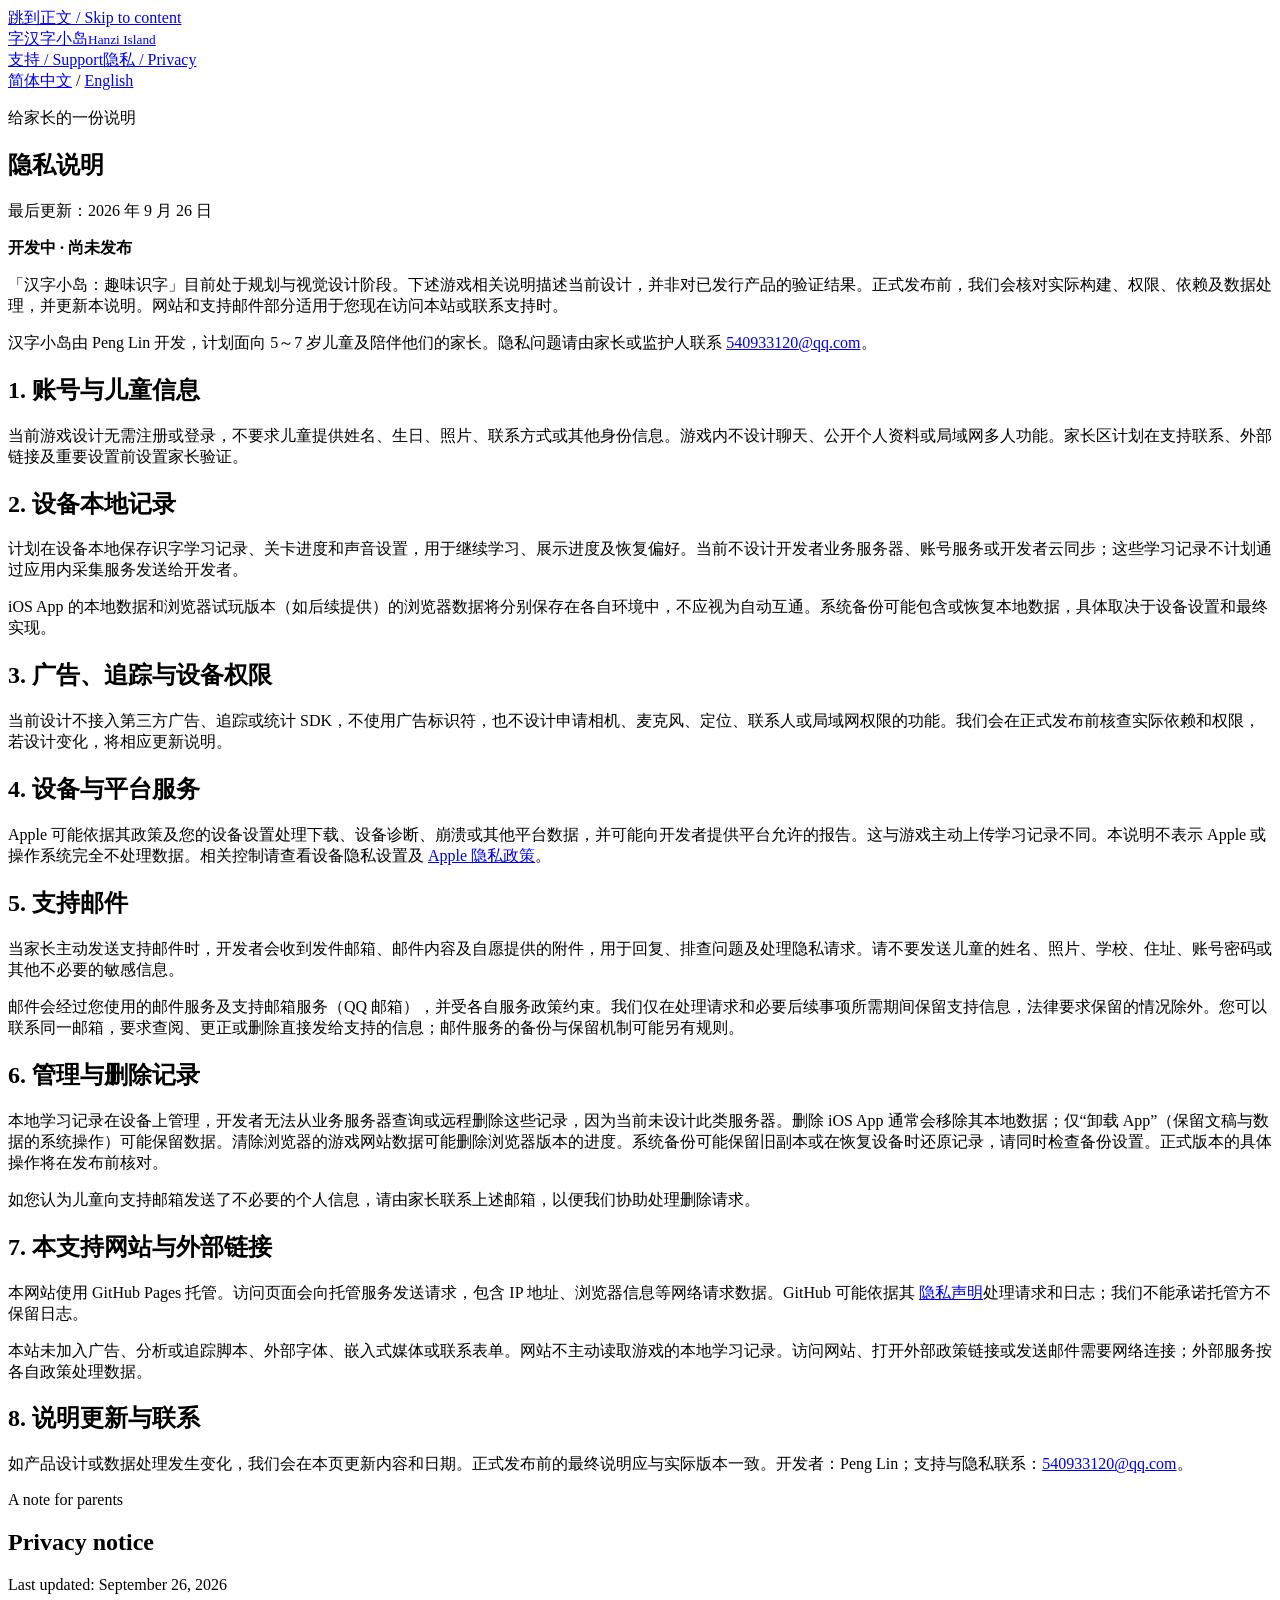
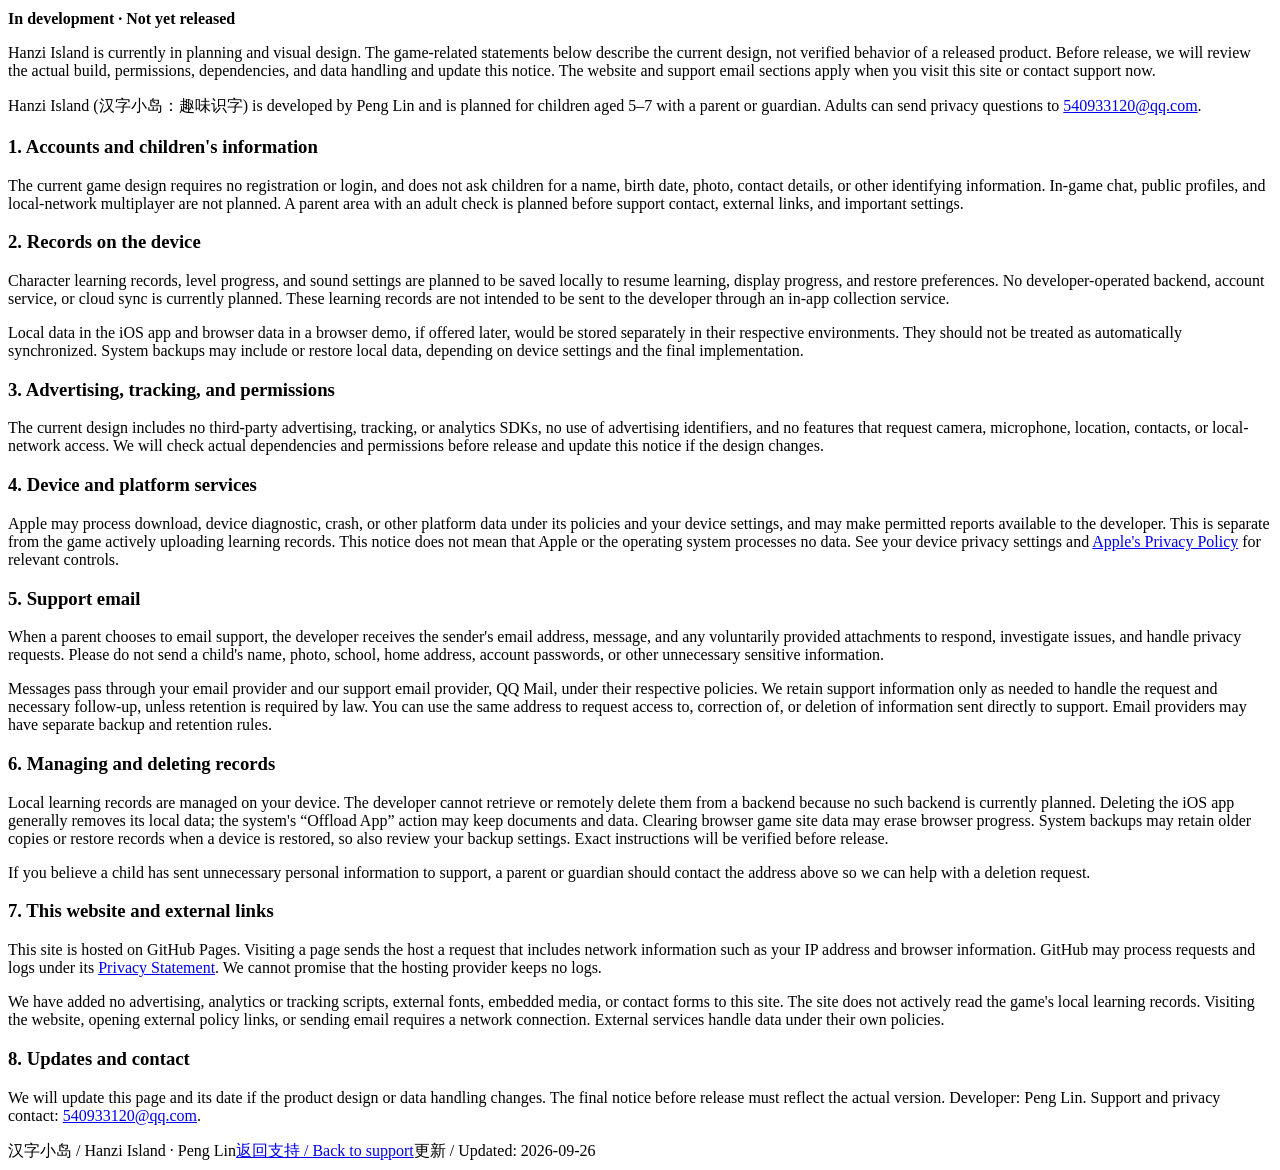
==== privacy.html @ 5efe16c5 "Add bilingual development-stage privacy notice" ====
<!doctype html>
<html lang="zh-CN">
<head>
  <meta charset="utf-8">
  <meta name="viewport" content="width=device-width, initial-scale=1">
  <meta name="description" content="汉字小岛开发阶段隐私说明：本地学习记录、家长支持邮件、设备平台服务与 GitHub Pages 托管。">
  <title>汉字小岛：趣味识字 · 隐私说明 / Hanzi Island Privacy</title>
  <link rel="stylesheet" href="style.css">
</head>
<body>
  <a class="skip-link" href="#main">跳到正文 / Skip to content</a>
  <header class="site-header">
    <a class="brand" href="index.html"><span class="brand-mark" aria-hidden="true">字</span><span>汉字小岛<small lang="en">Hanzi Island</small></span></a>
    <nav aria-label="主导航 / Main navigation"><a href="index.html">支持 / Support</a><a href="privacy.html" aria-current="page">隐私 / Privacy</a></nav>
  </header>
  <main id="main" class="policy">
    <div class="language-nav" aria-label="语言 / Language"><a href="#zh" lang="zh-CN">简体中文</a><span aria-hidden="true"> / </span><a href="#en" lang="en">English</a></div>
    <article id="zh" lang="zh-CN" aria-labelledby="zh-title">
      <p class="eyebrow">给家长的一份说明</p>
      <h1 id="zh-title">隐私说明</h1>
      <p class="muted">最后更新：2026 年 9 月 26 日</p>
      <div class="notice"><strong>开发中 · 尚未发布</strong><p>「汉字小岛：趣味识字」目前处于规划与视觉设计阶段。下述游戏相关说明描述当前设计，并非对已发行产品的验证结果。正式发布前，我们会核对实际构建、权限、依赖及数据处理，并更新本说明。网站和支持邮件部分适用于您现在访问本站或联系支持时。</p></div>
      <p class="lead">汉字小岛由 Peng Lin 开发，计划面向 5～7 岁儿童及陪伴他们的家长。隐私问题请由家长或监护人联系 <a href="mailto:540933120@qq.com">540933120@qq.com</a>。</p>
      <h2>1. 账号与儿童信息</h2>
      <p>当前游戏设计无需注册或登录，不要求儿童提供姓名、生日、照片、联系方式或其他身份信息。游戏内不设计聊天、公开个人资料或局域网多人功能。家长区计划在支持联系、外部链接及重要设置前设置家长验证。</p>
      <h2>2. 设备本地记录</h2>
      <p>计划在设备本地保存识字学习记录、关卡进度和声音设置，用于继续学习、展示进度及恢复偏好。当前不设计开发者业务服务器、账号服务或开发者云同步；这些学习记录不计划通过应用内采集服务发送给开发者。</p>
      <p>iOS App 的本地数据和浏览器试玩版本（如后续提供）的浏览器数据将分别保存在各自环境中，不应视为自动互通。系统备份可能包含或恢复本地数据，具体取决于设备设置和最终实现。</p>
      <h2>3. 广告、追踪与设备权限</h2>
      <p>当前设计不接入第三方广告、追踪或统计 SDK，不使用广告标识符，也不设计申请相机、麦克风、定位、联系人或局域网权限的功能。我们会在正式发布前核查实际依赖和权限，若设计变化，将相应更新说明。</p>
      <h2>4. 设备与平台服务</h2>
      <p>Apple 可能依据其政策及您的设备设置处理下载、设备诊断、崩溃或其他平台数据，并可能向开发者提供平台允许的报告。这与游戏主动上传学习记录不同。本说明不表示 Apple 或操作系统完全不处理数据。相关控制请查看设备隐私设置及 <a href="https://www.apple.com/legal/privacy/">Apple 隐私政策</a>。</p>
      <h2>5. 支持邮件</h2>
      <p>当家长主动发送支持邮件时，开发者会收到发件邮箱、邮件内容及自愿提供的附件，用于回复、排查问题及处理隐私请求。请不要发送儿童的姓名、照片、学校、住址、账号密码或其他不必要的敏感信息。</p>
      <p>邮件会经过您使用的邮件服务及支持邮箱服务（QQ 邮箱），并受各自服务政策约束。我们仅在处理请求和必要后续事项所需期间保留支持信息，法律要求保留的情况除外。您可以联系同一邮箱，要求查阅、更正或删除直接发给支持的信息；邮件服务的备份与保留机制可能另有规则。</p>
      <h2>6. 管理与删除记录</h2>
      <p>本地学习记录在设备上管理，开发者无法从业务服务器查询或远程删除这些记录，因为当前未设计此类服务器。删除 iOS App 通常会移除其本地数据；仅“卸载 App”（保留文稿与数据的系统操作）可能保留数据。清除浏览器的游戏网站数据可能删除浏览器版本的进度。系统备份可能保留旧副本或在恢复设备时还原记录，请同时检查备份设置。正式版本的具体操作将在发布前核对。</p>
      <p>如您认为儿童向支持邮箱发送了不必要的个人信息，请由家长联系上述邮箱，以便我们协助处理删除请求。</p>
      <h2>7. 本支持网站与外部链接</h2>
      <p>本网站使用 GitHub Pages 托管。访问页面会向托管服务发送请求，包含 IP 地址、浏览器信息等网络请求数据。GitHub 可能依据其 <a href="https://docs.github.com/en/site-policy/privacy-policies/github-general-privacy-statement">隐私声明</a>处理请求和日志；我们不能承诺托管方不保留日志。</p>
      <p>本站未加入广告、分析或追踪脚本、外部字体、嵌入式媒体或联系表单。网站不主动读取游戏的本地学习记录。访问网站、打开外部政策链接或发送邮件需要网络连接；外部服务按各自政策处理数据。</p>
      <h2>8. 说明更新与联系</h2>
      <p>如产品设计或数据处理发生变化，我们会在本页更新内容和日期。正式发布前的最终说明应与实际版本一致。开发者：Peng Lin；支持与隐私联系：<a href="mailto:540933120@qq.com">540933120@qq.com</a>。</p>
    </article>
    <article id="en" class="english-section" lang="en" aria-labelledby="en-title">
      <p class="eyebrow">A note for parents</p>
      <h2 id="en-title" class="section-title">Privacy notice</h2>
      <p class="muted">Last updated: September 26, 2026</p>
      <div class="notice"><strong>In development · Not yet released</strong><p>Hanzi Island is currently in planning and visual design. The game-related statements below describe the current design, not verified behavior of a released product. Before release, we will review the actual build, permissions, dependencies, and data handling and update this notice. The website and support email sections apply when you visit this site or contact support now.</p></div>
      <p class="lead">Hanzi Island (汉字小岛：趣味识字) is developed by Peng Lin and is planned for children aged 5–7 with a parent or guardian. Adults can send privacy questions to <a href="mailto:540933120@qq.com">540933120@qq.com</a>.</p>
      <h3>1. Accounts and children's information</h3>
      <p>The current game design requires no registration or login, and does not ask children for a name, birth date, photo, contact details, or other identifying information. In-game chat, public profiles, and local-network multiplayer are not planned. A parent area with an adult check is planned before support contact, external links, and important settings.</p>
      <h3>2. Records on the device</h3>
      <p>Character learning records, level progress, and sound settings are planned to be saved locally to resume learning, display progress, and restore preferences. No developer-operated backend, account service, or cloud sync is currently planned. These learning records are not intended to be sent to the developer through an in-app collection service.</p>
      <p>Local data in the iOS app and browser data in a browser demo, if offered later, would be stored separately in their respective environments. They should not be treated as automatically synchronized. System backups may include or restore local data, depending on device settings and the final implementation.</p>
      <h3>3. Advertising, tracking, and permissions</h3>
      <p>The current design includes no third-party advertising, tracking, or analytics SDKs, no use of advertising identifiers, and no features that request camera, microphone, location, contacts, or local-network access. We will check actual dependencies and permissions before release and update this notice if the design changes.</p>
      <h3>4. Device and platform services</h3>
      <p>Apple may process download, device diagnostic, crash, or other platform data under its policies and your device settings, and may make permitted reports available to the developer. This is separate from the game actively uploading learning records. This notice does not mean that Apple or the operating system processes no data. See your device privacy settings and <a href="https://www.apple.com/legal/privacy/">Apple's Privacy Policy</a> for relevant controls.</p>
      <h3>5. Support email</h3>
      <p>When a parent chooses to email support, the developer receives the sender's email address, message, and any voluntarily provided attachments to respond, investigate issues, and handle privacy requests. Please do not send a child's name, photo, school, home address, account passwords, or other unnecessary sensitive information.</p>
      <p>Messages pass through your email provider and our support email provider, QQ Mail, under their respective policies. We retain support information only as needed to handle the request and necessary follow-up, unless retention is required by law. You can use the same address to request access to, correction of, or deletion of information sent directly to support. Email providers may have separate backup and retention rules.</p>
      <h3>6. Managing and deleting records</h3>
      <p>Local learning records are managed on your device. The developer cannot retrieve or remotely delete them from a backend because no such backend is currently planned. Deleting the iOS app generally removes its local data; the system's “Offload App” action may keep documents and data. Clearing browser game site data may erase browser progress. System backups may retain older copies or restore records when a device is restored, so also review your backup settings. Exact instructions will be verified before release.</p>
      <p>If you believe a child has sent unnecessary personal information to support, a parent or guardian should contact the address above so we can help with a deletion request.</p>
      <h3>7. This website and external links</h3>
      <p>This site is hosted on GitHub Pages. Visiting a page sends the host a request that includes network information such as your IP address and browser information. GitHub may process requests and logs under its <a href="https://docs.github.com/en/site-policy/privacy-policies/github-general-privacy-statement">Privacy Statement</a>. We cannot promise that the hosting provider keeps no logs.</p>
      <p>We have added no advertising, analytics or tracking scripts, external fonts, embedded media, or contact forms to this site. The site does not actively read the game's local learning records. Visiting the website, opening external policy links, or sending email requires a network connection. External services handle data under their own policies.</p>
      <h3>8. Updates and contact</h3>
      <p>We will update this page and its date if the product design or data handling changes. The final notice before release must reflect the actual version. Developer: Peng Lin. Support and privacy contact: <a href="mailto:540933120@qq.com">540933120@qq.com</a>.</p>
    </article>
  </main>
  <footer><span>汉字小岛 / Hanzi Island · Peng Lin</span><a href="index.html">返回支持 / Back to support</a><span>更新 / Updated: 2026-09-26</span></footer>
</body>
</html>
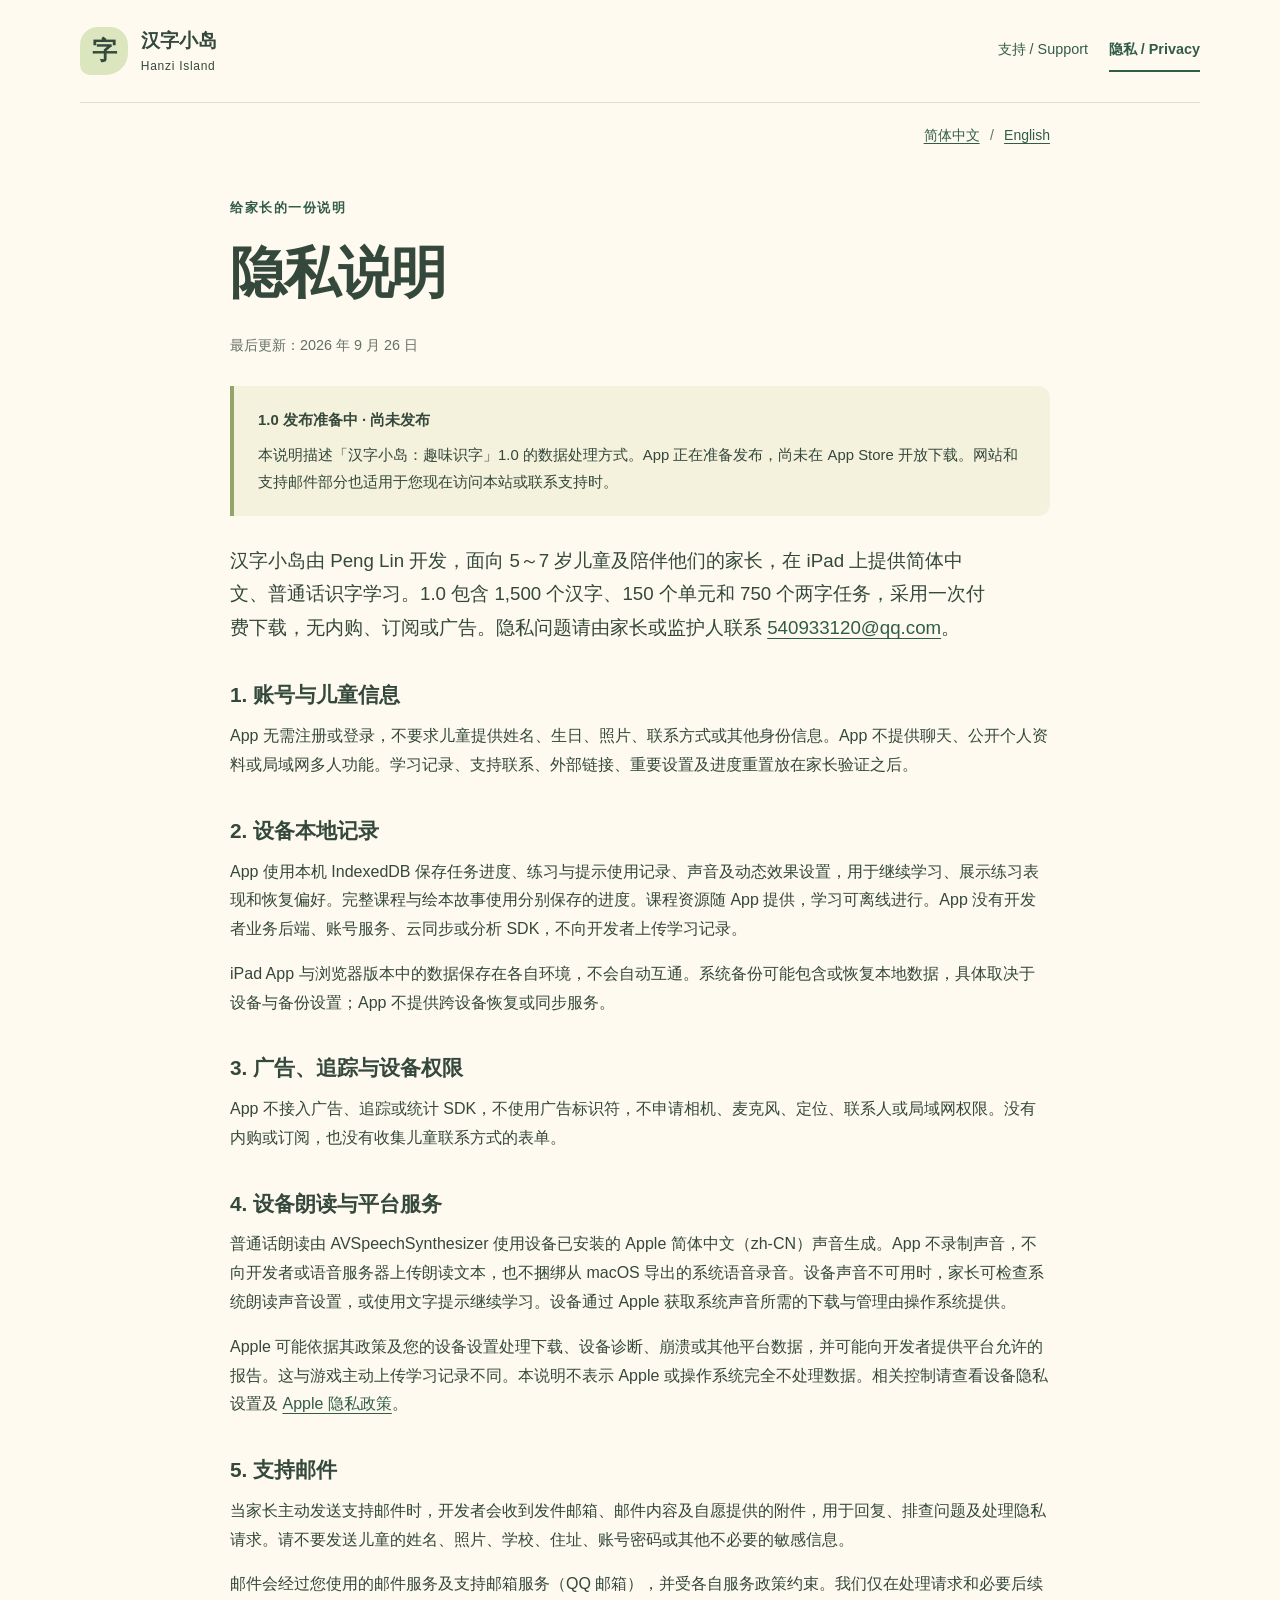
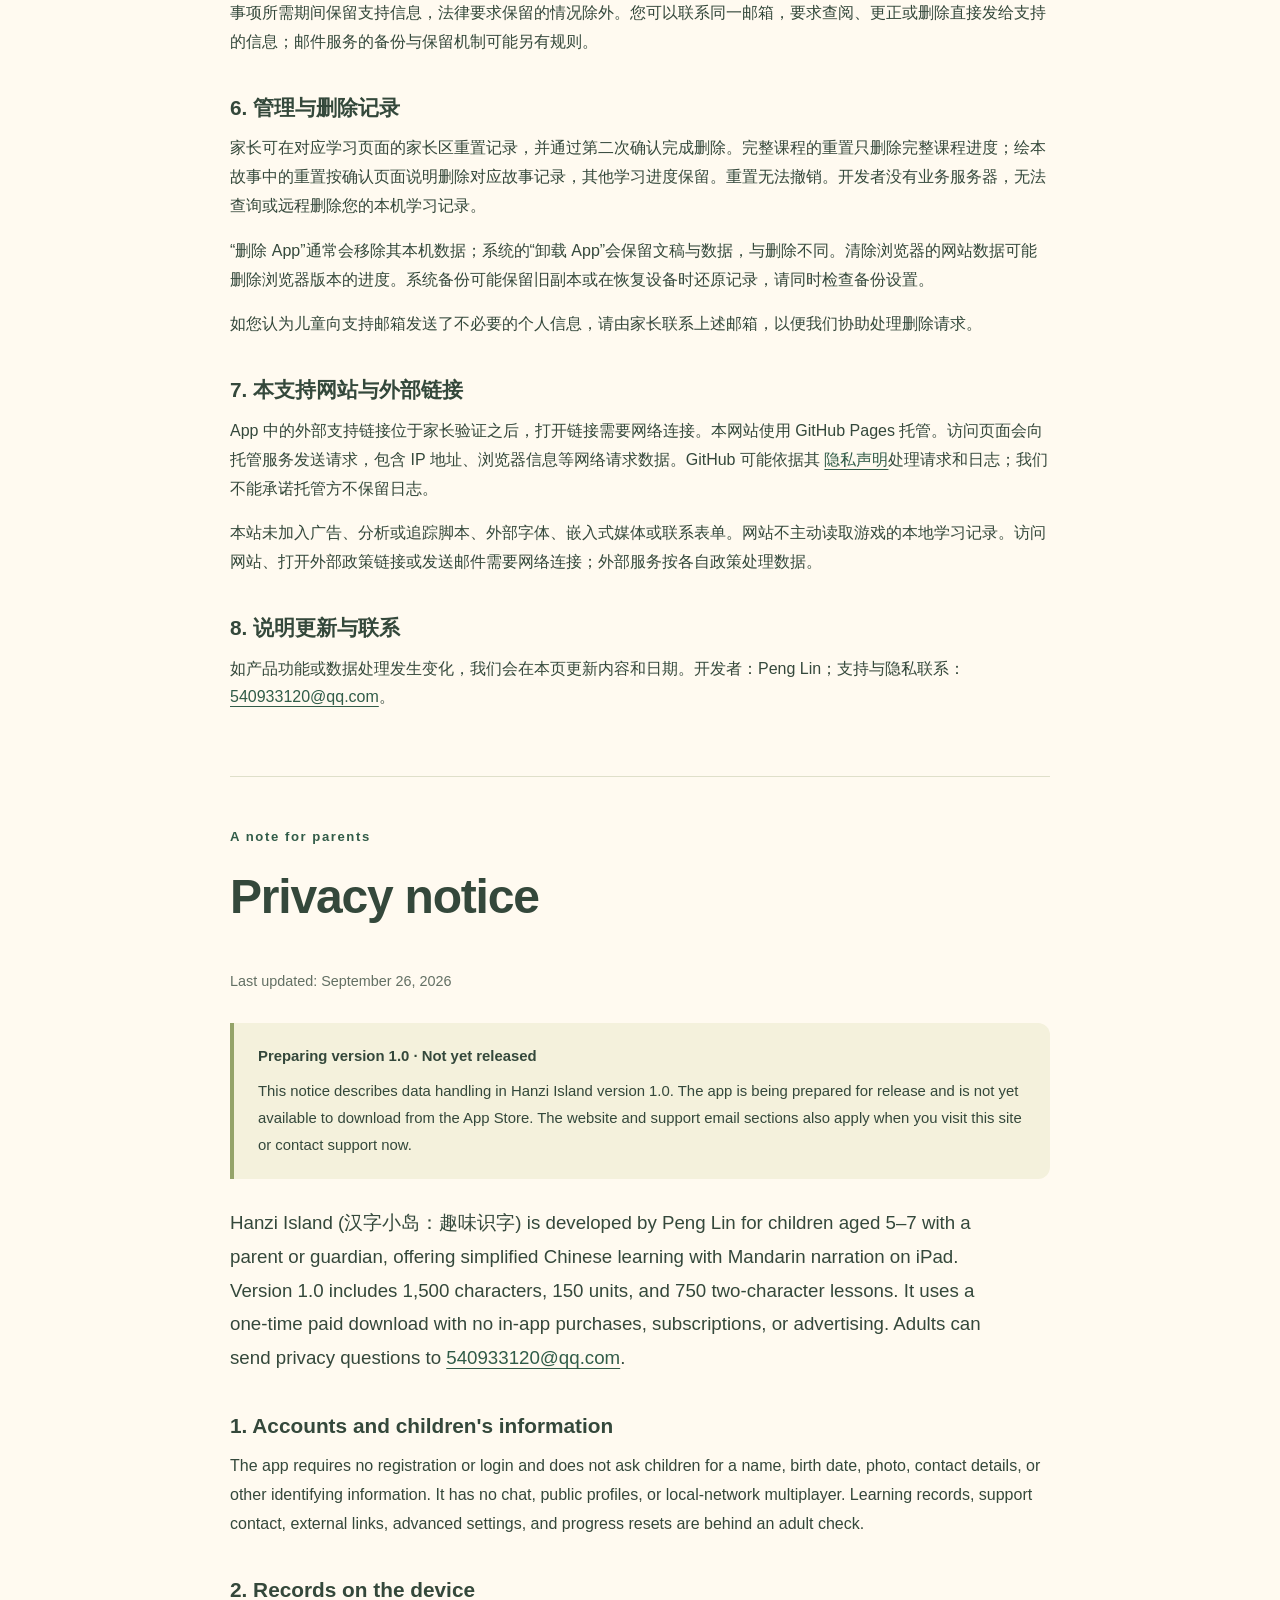
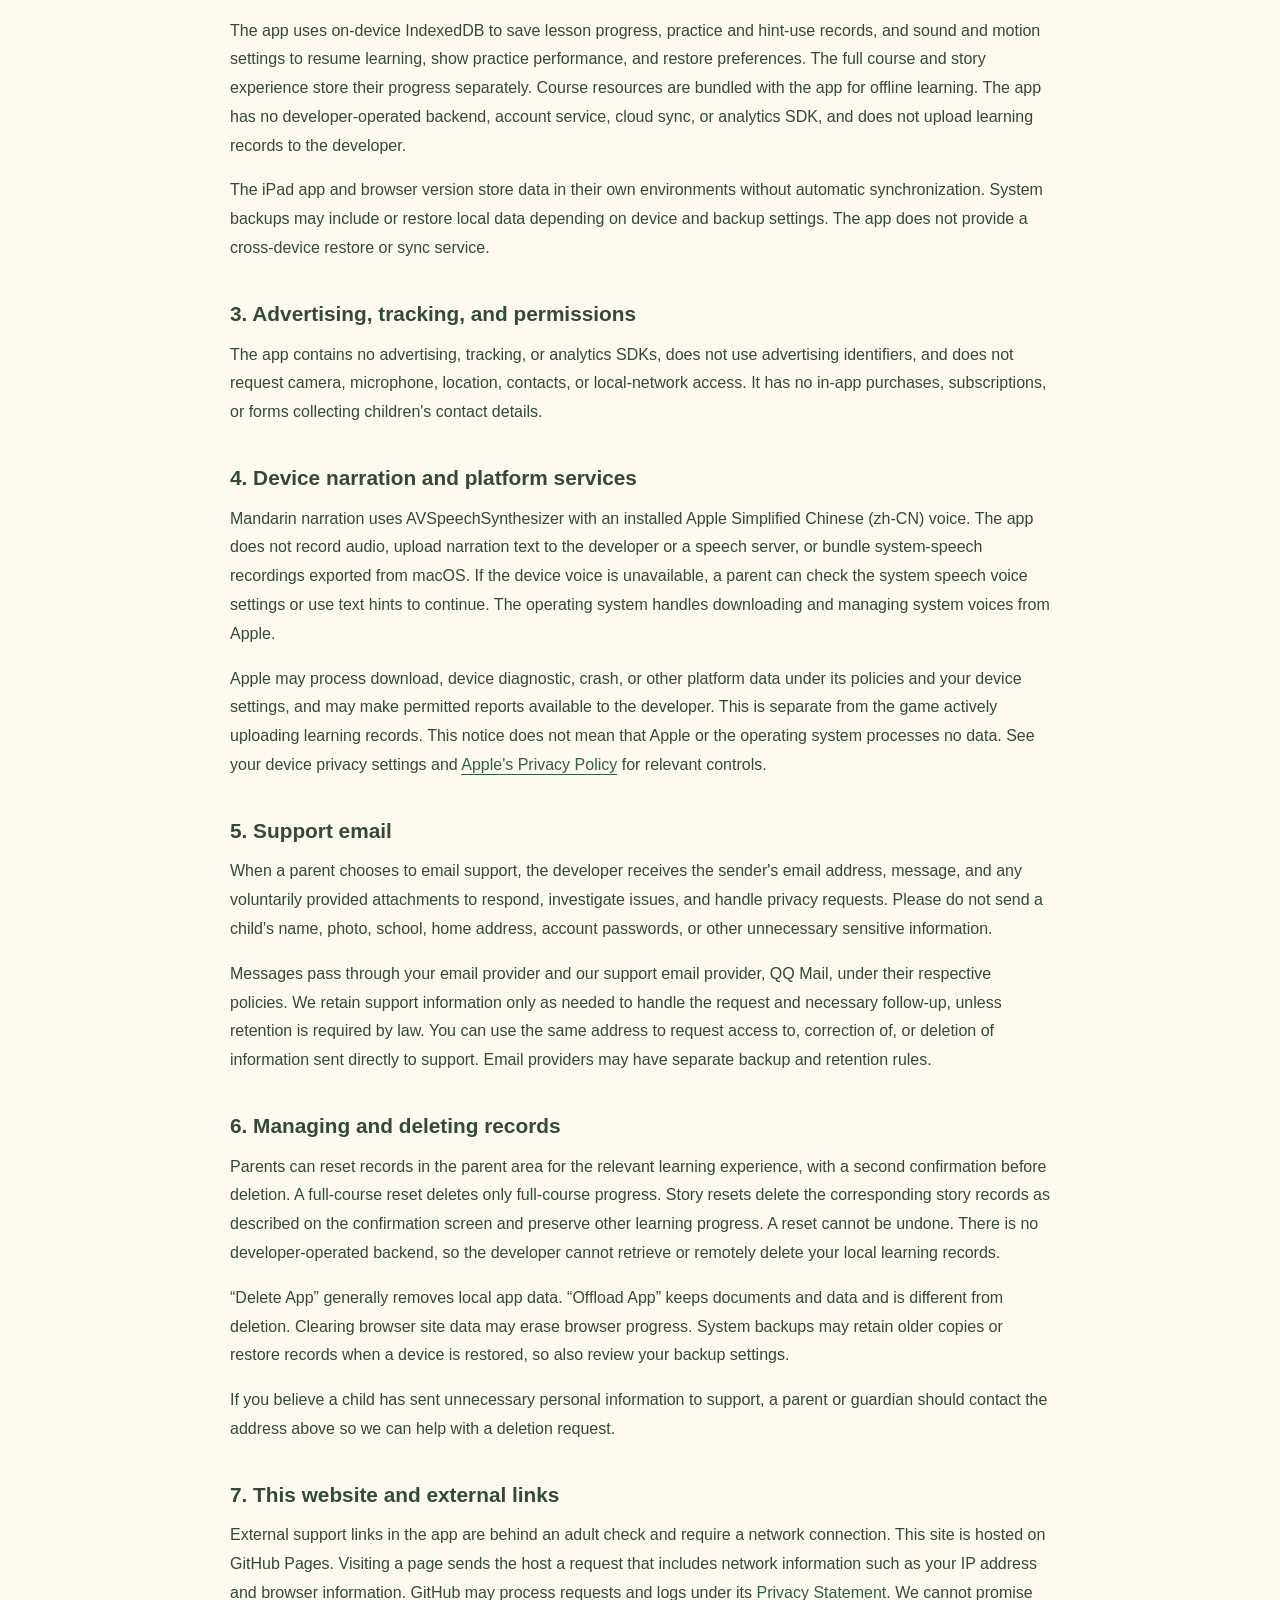
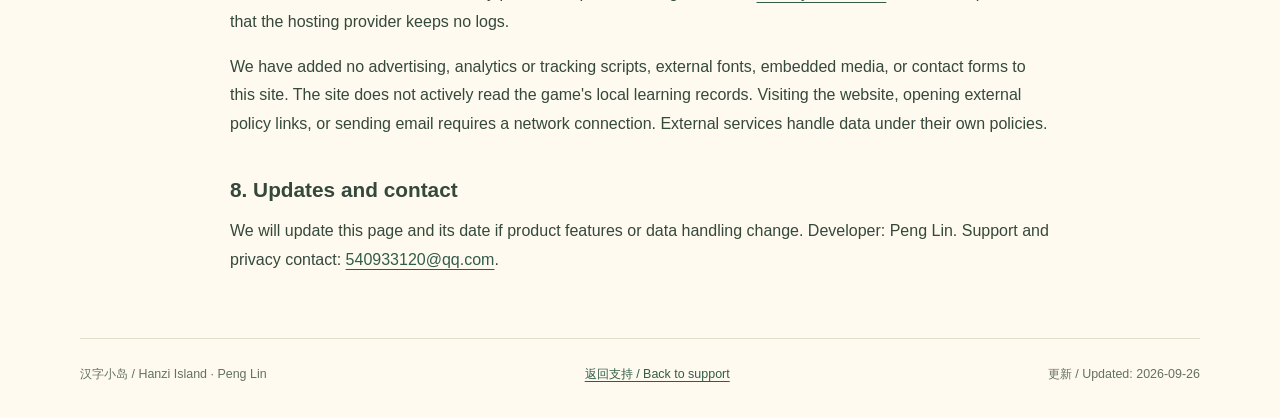
==== commit 35522d41: "更新汉字小岛 1.0 支持与隐私说明" ====
--- a/privacy.html
+++ b/privacy.html
@@ -3,7 +3,7 @@
 <head>
   <meta charset="utf-8">
   <meta name="viewport" content="width=device-width, initial-scale=1">
-  <meta name="description" content="汉字小岛开发阶段隐私说明：本地学习记录、家长支持邮件、设备平台服务与 GitHub Pages 托管。">
+  <meta name="description" content="汉字小岛 1.0 隐私说明：本机学习记录、设备普通话朗读、家长支持邮件、平台服务与 GitHub Pages 托管。">
   <title>汉字小岛：趣味识字 · 隐私说明 / Hanzi Island Privacy</title>
   <link rel="stylesheet" href="style.css">
 </head>
@@ -19,55 +19,59 @@
       <p class="eyebrow">给家长的一份说明</p>
       <h1 id="zh-title">隐私说明</h1>
       <p class="muted">最后更新：2026 年 9 月 26 日</p>
-      <div class="notice"><strong>开发中 · 尚未发布</strong><p>「汉字小岛：趣味识字」目前处于规划与视觉设计阶段。下述游戏相关说明描述当前设计，并非对已发行产品的验证结果。正式发布前，我们会核对实际构建、权限、依赖及数据处理，并更新本说明。网站和支持邮件部分适用于您现在访问本站或联系支持时。</p></div>
-      <p class="lead">汉字小岛由 Peng Lin 开发，计划面向 5～7 岁儿童及陪伴他们的家长。隐私问题请由家长或监护人联系 <a href="mailto:540933120@qq.com">540933120@qq.com</a>。</p>
+      <div class="notice"><strong>1.0 发布准备中 · 尚未发布</strong><p>本说明描述「汉字小岛：趣味识字」1.0 的数据处理方式。App 正在准备发布，尚未在 App Store 开放下载。网站和支持邮件部分也适用于您现在访问本站或联系支持时。</p></div>
+      <p class="lead">汉字小岛由 Peng Lin 开发，面向 5～7 岁儿童及陪伴他们的家长，在 iPad 上提供简体中文、普通话识字学习。1.0 包含 1,500 个汉字、150 个单元和 750 个两字任务，采用一次付费下载，无内购、订阅或广告。隐私问题请由家长或监护人联系 <a href="mailto:540933120@qq.com">540933120@qq.com</a>。</p>
       <h2>1. 账号与儿童信息</h2>
-      <p>当前游戏设计无需注册或登录，不要求儿童提供姓名、生日、照片、联系方式或其他身份信息。游戏内不设计聊天、公开个人资料或局域网多人功能。家长区计划在支持联系、外部链接及重要设置前设置家长验证。</p>
+      <p>App 无需注册或登录，不要求儿童提供姓名、生日、照片、联系方式或其他身份信息。App 不提供聊天、公开个人资料或局域网多人功能。学习记录、支持联系、外部链接、重要设置及进度重置放在家长验证之后。</p>
       <h2>2. 设备本地记录</h2>
-      <p>计划在设备本地保存识字学习记录、关卡进度和声音设置，用于继续学习、展示进度及恢复偏好。当前不设计开发者业务服务器、账号服务或开发者云同步；这些学习记录不计划通过应用内采集服务发送给开发者。</p>
-      <p>iOS App 的本地数据和浏览器试玩版本（如后续提供）的浏览器数据将分别保存在各自环境中，不应视为自动互通。系统备份可能包含或恢复本地数据，具体取决于设备设置和最终实现。</p>
+      <p>App 使用本机 IndexedDB 保存任务进度、练习与提示使用记录、声音及动态效果设置，用于继续学习、展示练习表现和恢复偏好。完整课程与绘本故事使用分别保存的进度。课程资源随 App 提供，学习可离线进行。App 没有开发者业务后端、账号服务、云同步或分析 SDK，不向开发者上传学习记录。</p>
+      <p>iPad App 与浏览器版本中的数据保存在各自环境，不会自动互通。系统备份可能包含或恢复本地数据，具体取决于设备与备份设置；App 不提供跨设备恢复或同步服务。</p>
       <h2>3. 广告、追踪与设备权限</h2>
-      <p>当前设计不接入第三方广告、追踪或统计 SDK，不使用广告标识符，也不设计申请相机、麦克风、定位、联系人或局域网权限的功能。我们会在正式发布前核查实际依赖和权限，若设计变化，将相应更新说明。</p>
-      <h2>4. 设备与平台服务</h2>
+      <p>App 不接入广告、追踪或统计 SDK，不使用广告标识符，不申请相机、麦克风、定位、联系人或局域网权限。没有内购或订阅，也没有收集儿童联系方式的表单。</p>
+      <h2>4. 设备朗读与平台服务</h2>
+      <p>普通话朗读由 AVSpeechSynthesizer 使用设备已安装的 Apple 简体中文（zh-CN）声音生成。App 不录制声音，不向开发者或语音服务器上传朗读文本，也不捆绑从 macOS 导出的系统语音录音。设备声音不可用时，家长可检查系统朗读声音设置，或使用文字提示继续学习。设备通过 Apple 获取系统声音所需的下载与管理由操作系统提供。</p>
       <p>Apple 可能依据其政策及您的设备设置处理下载、设备诊断、崩溃或其他平台数据，并可能向开发者提供平台允许的报告。这与游戏主动上传学习记录不同。本说明不表示 Apple 或操作系统完全不处理数据。相关控制请查看设备隐私设置及 <a href="https://www.apple.com/legal/privacy/">Apple 隐私政策</a>。</p>
       <h2>5. 支持邮件</h2>
       <p>当家长主动发送支持邮件时，开发者会收到发件邮箱、邮件内容及自愿提供的附件，用于回复、排查问题及处理隐私请求。请不要发送儿童的姓名、照片、学校、住址、账号密码或其他不必要的敏感信息。</p>
       <p>邮件会经过您使用的邮件服务及支持邮箱服务（QQ 邮箱），并受各自服务政策约束。我们仅在处理请求和必要后续事项所需期间保留支持信息，法律要求保留的情况除外。您可以联系同一邮箱，要求查阅、更正或删除直接发给支持的信息；邮件服务的备份与保留机制可能另有规则。</p>
       <h2>6. 管理与删除记录</h2>
-      <p>本地学习记录在设备上管理，开发者无法从业务服务器查询或远程删除这些记录，因为当前未设计此类服务器。删除 iOS App 通常会移除其本地数据；仅“卸载 App”（保留文稿与数据的系统操作）可能保留数据。清除浏览器的游戏网站数据可能删除浏览器版本的进度。系统备份可能保留旧副本或在恢复设备时还原记录，请同时检查备份设置。正式版本的具体操作将在发布前核对。</p>
+      <p>家长可在对应学习页面的家长区重置记录，并通过第二次确认完成删除。完整课程的重置只删除完整课程进度；绘本故事中的重置按确认页面说明删除对应故事记录，其他学习进度保留。重置无法撤销。开发者没有业务服务器，无法查询或远程删除您的本机学习记录。</p>
+      <p>“删除 App”通常会移除其本机数据；系统的“卸载 App”会保留文稿与数据，与删除不同。清除浏览器的网站数据可能删除浏览器版本的进度。系统备份可能保留旧副本或在恢复设备时还原记录，请同时检查备份设置。</p>
       <p>如您认为儿童向支持邮箱发送了不必要的个人信息，请由家长联系上述邮箱，以便我们协助处理删除请求。</p>
       <h2>7. 本支持网站与外部链接</h2>
-      <p>本网站使用 GitHub Pages 托管。访问页面会向托管服务发送请求，包含 IP 地址、浏览器信息等网络请求数据。GitHub 可能依据其 <a href="https://docs.github.com/en/site-policy/privacy-policies/github-general-privacy-statement">隐私声明</a>处理请求和日志；我们不能承诺托管方不保留日志。</p>
+      <p>App 中的外部支持链接位于家长验证之后，打开链接需要网络连接。本网站使用 GitHub Pages 托管。访问页面会向托管服务发送请求，包含 IP 地址、浏览器信息等网络请求数据。GitHub 可能依据其 <a href="https://docs.github.com/en/site-policy/privacy-policies/github-general-privacy-statement">隐私声明</a>处理请求和日志；我们不能承诺托管方不保留日志。</p>
       <p>本站未加入广告、分析或追踪脚本、外部字体、嵌入式媒体或联系表单。网站不主动读取游戏的本地学习记录。访问网站、打开外部政策链接或发送邮件需要网络连接；外部服务按各自政策处理数据。</p>
       <h2>8. 说明更新与联系</h2>
-      <p>如产品设计或数据处理发生变化，我们会在本页更新内容和日期。正式发布前的最终说明应与实际版本一致。开发者：Peng Lin；支持与隐私联系：<a href="mailto:540933120@qq.com">540933120@qq.com</a>。</p>
+      <p>如产品功能或数据处理发生变化，我们会在本页更新内容和日期。开发者：Peng Lin；支持与隐私联系：<a href="mailto:540933120@qq.com">540933120@qq.com</a>。</p>
     </article>
     <article id="en" class="english-section" lang="en" aria-labelledby="en-title">
       <p class="eyebrow">A note for parents</p>
       <h2 id="en-title" class="section-title">Privacy notice</h2>
       <p class="muted">Last updated: September 26, 2026</p>
-      <div class="notice"><strong>In development · Not yet released</strong><p>Hanzi Island is currently in planning and visual design. The game-related statements below describe the current design, not verified behavior of a released product. Before release, we will review the actual build, permissions, dependencies, and data handling and update this notice. The website and support email sections apply when you visit this site or contact support now.</p></div>
-      <p class="lead">Hanzi Island (汉字小岛：趣味识字) is developed by Peng Lin and is planned for children aged 5–7 with a parent or guardian. Adults can send privacy questions to <a href="mailto:540933120@qq.com">540933120@qq.com</a>.</p>
+      <div class="notice"><strong>Preparing version 1.0 · Not yet released</strong><p>This notice describes data handling in Hanzi Island version 1.0. The app is being prepared for release and is not yet available to download from the App Store. The website and support email sections also apply when you visit this site or contact support now.</p></div>
+      <p class="lead">Hanzi Island (汉字小岛：趣味识字) is developed by Peng Lin for children aged 5–7 with a parent or guardian, offering simplified Chinese learning with Mandarin narration on iPad. Version 1.0 includes 1,500 characters, 150 units, and 750 two-character lessons. It uses a one-time paid download with no in-app purchases, subscriptions, or advertising. Adults can send privacy questions to <a href="mailto:540933120@qq.com">540933120@qq.com</a>.</p>
       <h3>1. Accounts and children's information</h3>
-      <p>The current game design requires no registration or login, and does not ask children for a name, birth date, photo, contact details, or other identifying information. In-game chat, public profiles, and local-network multiplayer are not planned. A parent area with an adult check is planned before support contact, external links, and important settings.</p>
+      <p>The app requires no registration or login and does not ask children for a name, birth date, photo, contact details, or other identifying information. It has no chat, public profiles, or local-network multiplayer. Learning records, support contact, external links, advanced settings, and progress resets are behind an adult check.</p>
       <h3>2. Records on the device</h3>
-      <p>Character learning records, level progress, and sound settings are planned to be saved locally to resume learning, display progress, and restore preferences. No developer-operated backend, account service, or cloud sync is currently planned. These learning records are not intended to be sent to the developer through an in-app collection service.</p>
-      <p>Local data in the iOS app and browser data in a browser demo, if offered later, would be stored separately in their respective environments. They should not be treated as automatically synchronized. System backups may include or restore local data, depending on device settings and the final implementation.</p>
+      <p>The app uses on-device IndexedDB to save lesson progress, practice and hint-use records, and sound and motion settings to resume learning, show practice performance, and restore preferences. The full course and story experience store their progress separately. Course resources are bundled with the app for offline learning. The app has no developer-operated backend, account service, cloud sync, or analytics SDK, and does not upload learning records to the developer.</p>
+      <p>The iPad app and browser version store data in their own environments without automatic synchronization. System backups may include or restore local data depending on device and backup settings. The app does not provide a cross-device restore or sync service.</p>
       <h3>3. Advertising, tracking, and permissions</h3>
-      <p>The current design includes no third-party advertising, tracking, or analytics SDKs, no use of advertising identifiers, and no features that request camera, microphone, location, contacts, or local-network access. We will check actual dependencies and permissions before release and update this notice if the design changes.</p>
-      <h3>4. Device and platform services</h3>
+      <p>The app contains no advertising, tracking, or analytics SDKs, does not use advertising identifiers, and does not request camera, microphone, location, contacts, or local-network access. It has no in-app purchases, subscriptions, or forms collecting children's contact details.</p>
+      <h3>4. Device narration and platform services</h3>
+      <p>Mandarin narration uses AVSpeechSynthesizer with an installed Apple Simplified Chinese (zh-CN) voice. The app does not record audio, upload narration text to the developer or a speech server, or bundle system-speech recordings exported from macOS. If the device voice is unavailable, a parent can check the system speech voice settings or use text hints to continue. The operating system handles downloading and managing system voices from Apple.</p>
       <p>Apple may process download, device diagnostic, crash, or other platform data under its policies and your device settings, and may make permitted reports available to the developer. This is separate from the game actively uploading learning records. This notice does not mean that Apple or the operating system processes no data. See your device privacy settings and <a href="https://www.apple.com/legal/privacy/">Apple's Privacy Policy</a> for relevant controls.</p>
       <h3>5. Support email</h3>
       <p>When a parent chooses to email support, the developer receives the sender's email address, message, and any voluntarily provided attachments to respond, investigate issues, and handle privacy requests. Please do not send a child's name, photo, school, home address, account passwords, or other unnecessary sensitive information.</p>
       <p>Messages pass through your email provider and our support email provider, QQ Mail, under their respective policies. We retain support information only as needed to handle the request and necessary follow-up, unless retention is required by law. You can use the same address to request access to, correction of, or deletion of information sent directly to support. Email providers may have separate backup and retention rules.</p>
       <h3>6. Managing and deleting records</h3>
-      <p>Local learning records are managed on your device. The developer cannot retrieve or remotely delete them from a backend because no such backend is currently planned. Deleting the iOS app generally removes its local data; the system's “Offload App” action may keep documents and data. Clearing browser game site data may erase browser progress. System backups may retain older copies or restore records when a device is restored, so also review your backup settings. Exact instructions will be verified before release.</p>
+      <p>Parents can reset records in the parent area for the relevant learning experience, with a second confirmation before deletion. A full-course reset deletes only full-course progress. Story resets delete the corresponding story records as described on the confirmation screen and preserve other learning progress. A reset cannot be undone. There is no developer-operated backend, so the developer cannot retrieve or remotely delete your local learning records.</p>
+      <p>“Delete App” generally removes local app data. “Offload App” keeps documents and data and is different from deletion. Clearing browser site data may erase browser progress. System backups may retain older copies or restore records when a device is restored, so also review your backup settings.</p>
       <p>If you believe a child has sent unnecessary personal information to support, a parent or guardian should contact the address above so we can help with a deletion request.</p>
       <h3>7. This website and external links</h3>
-      <p>This site is hosted on GitHub Pages. Visiting a page sends the host a request that includes network information such as your IP address and browser information. GitHub may process requests and logs under its <a href="https://docs.github.com/en/site-policy/privacy-policies/github-general-privacy-statement">Privacy Statement</a>. We cannot promise that the hosting provider keeps no logs.</p>
+      <p>External support links in the app are behind an adult check and require a network connection. This site is hosted on GitHub Pages. Visiting a page sends the host a request that includes network information such as your IP address and browser information. GitHub may process requests and logs under its <a href="https://docs.github.com/en/site-policy/privacy-policies/github-general-privacy-statement">Privacy Statement</a>. We cannot promise that the hosting provider keeps no logs.</p>
       <p>We have added no advertising, analytics or tracking scripts, external fonts, embedded media, or contact forms to this site. The site does not actively read the game's local learning records. Visiting the website, opening external policy links, or sending email requires a network connection. External services handle data under their own policies.</p>
       <h3>8. Updates and contact</h3>
-      <p>We will update this page and its date if the product design or data handling changes. The final notice before release must reflect the actual version. Developer: Peng Lin. Support and privacy contact: <a href="mailto:540933120@qq.com">540933120@qq.com</a>.</p>
+      <p>We will update this page and its date if product features or data handling change. Developer: Peng Lin. Support and privacy contact: <a href="mailto:540933120@qq.com">540933120@qq.com</a>.</p>
     </article>
   </main>
   <footer><span>汉字小岛 / Hanzi Island · Peng Lin</span><a href="index.html">返回支持 / Back to support</a><span>更新 / Updated: 2026-09-26</span></footer>
--- a/style.css
+++ b/style.css
@@ -0,0 +1,70 @@
+:root { color-scheme: light; --paper: #fffaf0; --ink: #34483b; --muted: #637064; --leaf: #315c48; --line: #dfdfca; --peach: #fae5cf; --cream: #f4f1dc; }
+* { box-sizing: border-box; }
+html { scroll-behavior: smooth; scroll-padding-top: 1.5rem; }
+body { margin: 0; background: var(--paper); color: var(--ink); font-family: -apple-system, BlinkMacSystemFont, "Segoe UI", "PingFang SC", "Microsoft YaHei", sans-serif; line-height: 1.8; }
+a { color: var(--leaf); text-underline-offset: .22em; }
+a:hover { text-decoration-thickness: 2px; }
+a:focus-visible, summary:focus-visible { outline: 3px solid #a76525; outline-offset: 5px; border-radius: 3px; }
+.skip-link { position: absolute; left: 1rem; top: -6rem; padding: .7rem 1rem; background: white; z-index: 2; }
+.skip-link:focus { top: 1rem; }
+.site-header, main, footer { width: min(1120px, calc(100% - 64px)); margin-inline: auto; }
+.site-header { display: flex; align-items: center; justify-content: space-between; gap: 1.5rem; padding-block: 1.7rem; border-bottom: 1px solid var(--line); }
+.brand { display: flex; gap: .8rem; align-items: center; color: var(--ink); text-decoration: none; font-weight: 750; font-size: 1.18rem; line-height: 1.35; }
+.brand small { display: block; margin-top: .25rem; font-size: .75rem; font-weight: 500; letter-spacing: .06em; }
+.brand-mark { display: grid; place-items: center; width: 48px; height: 48px; background: #dbe6bf; border-radius: 18px 18px 22px 10px; font-size: 1.55rem; }
+nav { display: flex; flex-wrap: wrap; gap: 1.3rem; font-size: .9rem; }
+nav a { text-decoration: none; padding-block: .4rem; }
+nav a[aria-current="page"] { font-weight: 700; border-bottom: 2px solid var(--leaf); }
+.language-nav { padding-top: 1.2rem; text-align: right; font-size: .875rem; }
+.language-nav span { color: var(--muted); padding-inline: .4rem; }
+.hero { max-width: 810px; padding-block: 3.3rem 2rem; }
+.eyebrow { margin: 0 0 1rem; color: var(--leaf); font-size: .82rem; font-weight: 750; letter-spacing: .12em; }
+h1, h2, h3 { line-height: 1.35; font-weight: 750; }
+h1 { margin: 0 0 1.4rem; font-size: clamp(2.4rem, 6vw, 4.2rem); letter-spacing: -.04em; }
+h2 { font-size: 1.45rem; }
+h3 { font-size: 1.25rem; }
+p { margin-block: 0 1rem; }
+.lead { max-width: 770px; font-size: 1.17rem; }
+.muted { color: var(--muted); font-size: .9rem; }
+.status { display: inline-block; margin-block: .6rem 1rem; padding: .35rem .9rem; border: 1px solid #dec4a6; background: var(--peach); border-radius: 99px; font-size: .85rem; font-weight: 650; color: #69451e; }
+.status span { padding-right: .35rem; font-size: .7rem; }
+.card-grid { display: grid; grid-template-columns: repeat(3, minmax(0, 1fr)); gap: 1rem; margin-block: 1rem 3rem; }
+.card { padding: 1.6rem; border: 1px solid var(--line); background: #fffdf7; border-radius: 20px; }
+.card:nth-child(2) { background: #f5f2df; }
+.card:nth-child(3) { background: #eef2e4; }
+.card-number { font-size: .75rem; letter-spacing: .05em; color: var(--muted); }
+.card h2, .card h3 { margin-top: 1.1rem; font-size: 1.2rem; }
+.card p:last-child, .contact-panel p:last-child, .notice p:last-child { margin-bottom: 0; }
+.content-section { max-width: 850px; margin-block: 3rem; }
+details { border-bottom: 1px solid var(--line); padding-block: 1rem; }
+summary { cursor: pointer; font-weight: 650; padding-right: .4rem; }
+details p { margin: .8rem 0 0; color: var(--muted); }
+.contact-panel { display: flex; align-items: center; justify-content: space-between; gap: 2.5rem; padding: 2rem; background: var(--peach); border-radius: 24px; }
+.contact-panel > div { max-width: 670px; }
+.contact-panel h2, .contact-panel h3 { margin-top: 0; }
+.contact-panel .eyebrow { margin-bottom: .5rem; }
+.button { display: block; flex-shrink: 0; text-align: center; padding: .8rem 1.3rem; background: var(--leaf); color: #fffdf4; border-radius: 14px; text-decoration: none; font-weight: 650; }
+.button span { display: block; font-size: .82rem; font-weight: 400; }
+.english-section { margin-top: 4rem; padding-top: 3.5rem; border-top: 1px solid var(--line); }
+.section-title { font-size: clamp(2rem, 4vw, 3rem); margin-top: 0; letter-spacing: -.025em; }
+.policy { max-width: 820px; }
+.policy article { padding-top: 3rem; }
+.policy h1 { font-size: clamp(2.3rem, 5vw, 3.5rem); }
+.policy h2:not(.section-title), .policy h3 { margin: 2.3rem 0 .8rem; font-size: 1.3rem; }
+.notice { margin-block: 1.7rem; padding: 1.3rem 1.5rem; background: var(--cream); border-left: 4px solid #94a369; border-radius: 0 12px 12px 0; font-size: .93rem; }
+.notice strong { display: block; margin-bottom: .5rem; }
+footer { display: flex; flex-wrap: wrap; justify-content: space-between; gap: .6rem 2rem; margin-top: 4rem; padding-block: 1.5rem 2rem; border-top: 1px solid var(--line); color: var(--muted); font-size: .78rem; }
+@media (max-width: 760px) {
+  .site-header, main, footer { width: calc(100% - 36px); }
+  .site-header { align-items: flex-start; flex-direction: column; gap: 1rem; padding-block: 1.2rem; }
+  nav { gap: 1.6rem; }
+  .hero { padding-top: 2.2rem; }
+  .card-grid { grid-template-columns: 1fr; }
+  .card { padding: 1.4rem; }
+  .contact-panel { flex-direction: column; align-items: stretch; padding: 1.5rem; gap: 1.4rem; }
+  .button { align-self: flex-start; }
+  .english-section { margin-top: 3rem; padding-top: 2.5rem; }
+  .policy article { padding-top: 2rem; }
+}
+@media (prefers-reduced-motion: reduce) { html { scroll-behavior: auto; } }
+@media print { body { background: white; } .skip-link, .language-nav { display: none; } .site-header, main, footer { width: 100%; } .card-grid { display: block; } .card, .contact-panel, .notice { break-inside: avoid; } a { color: inherit; } }
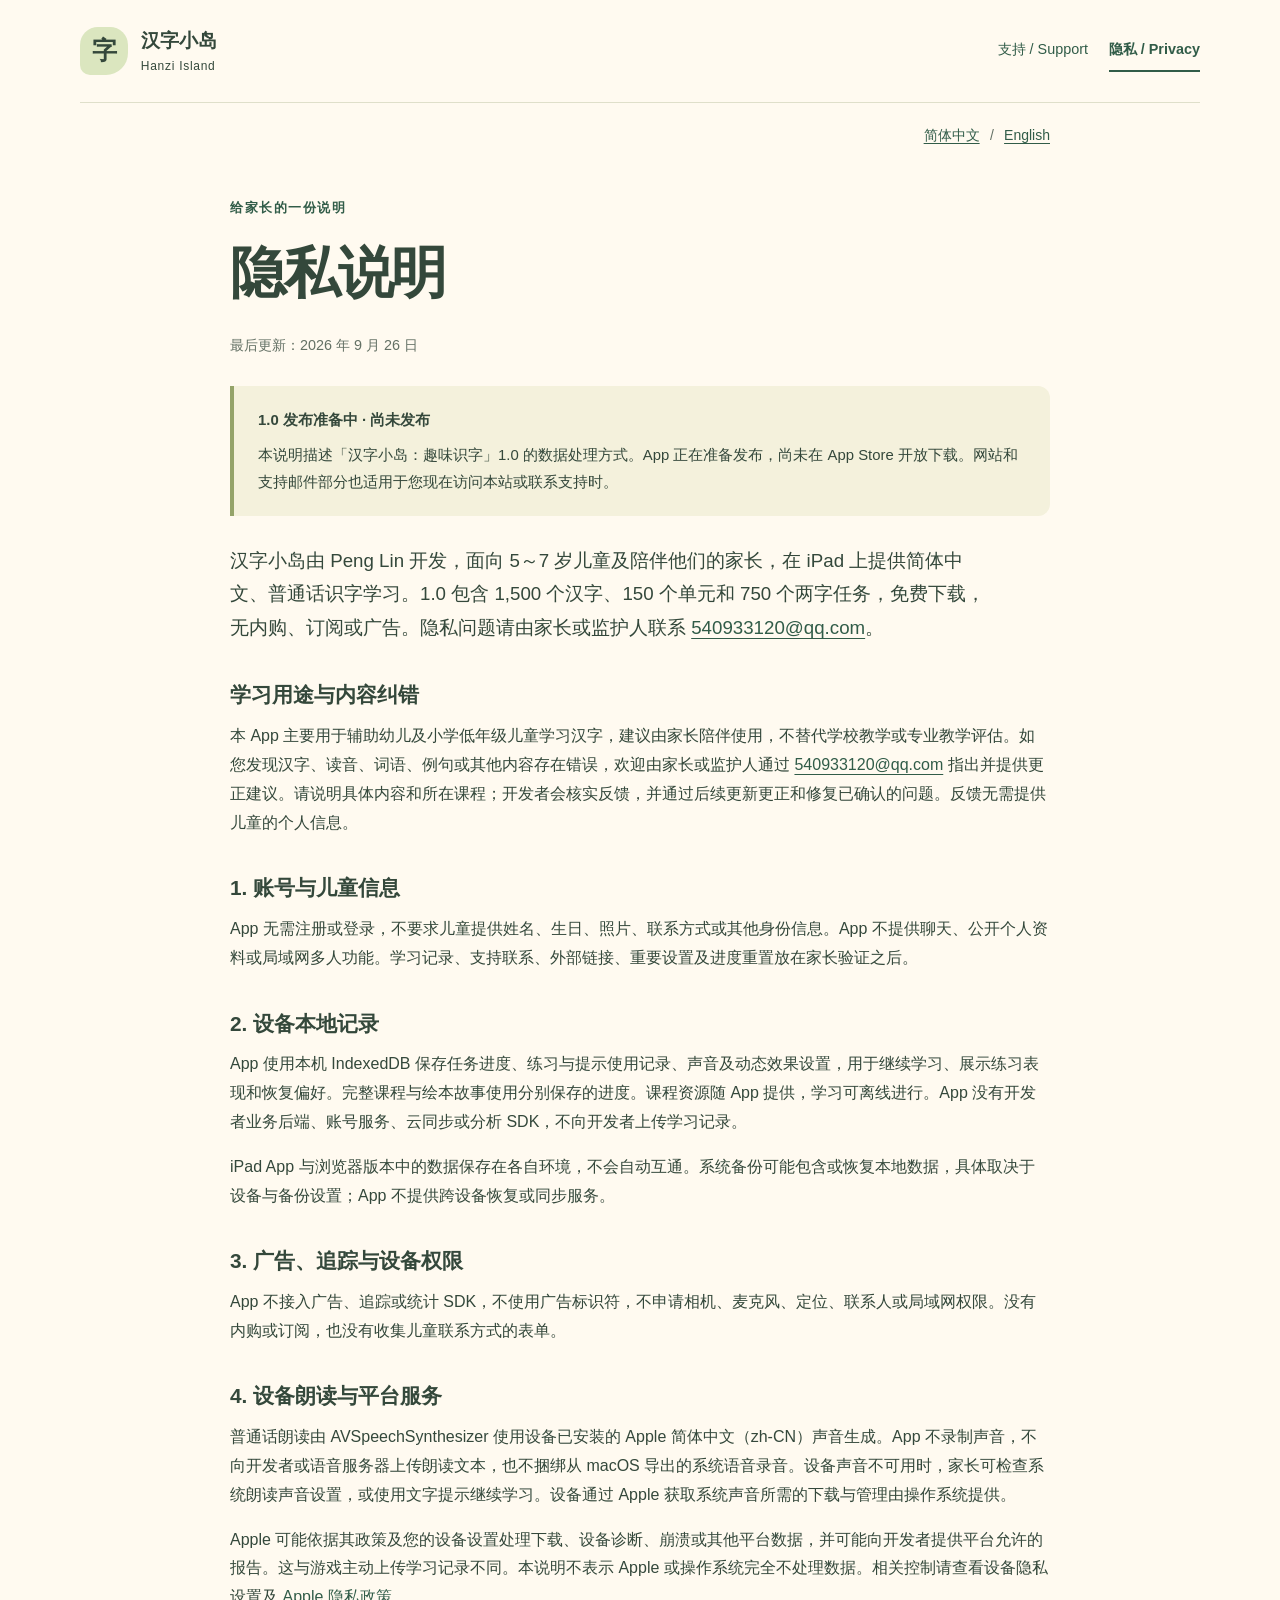
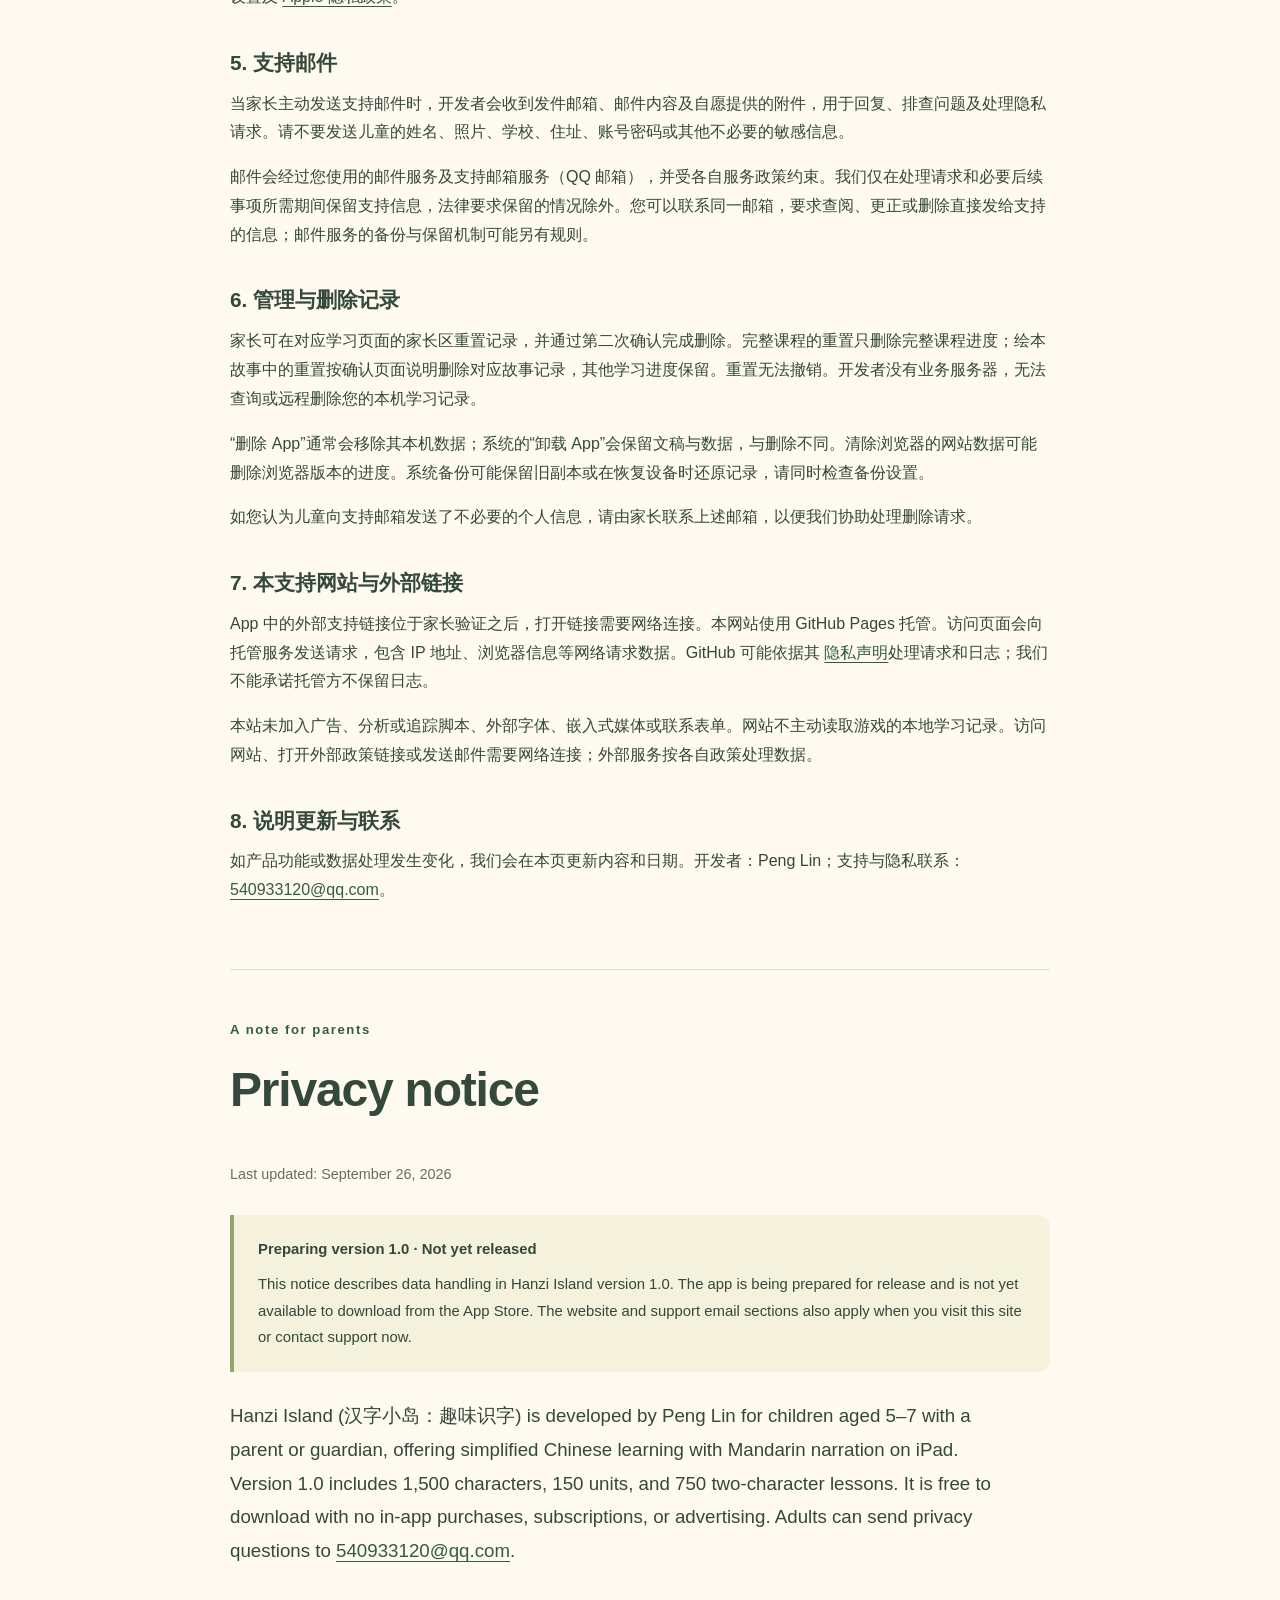
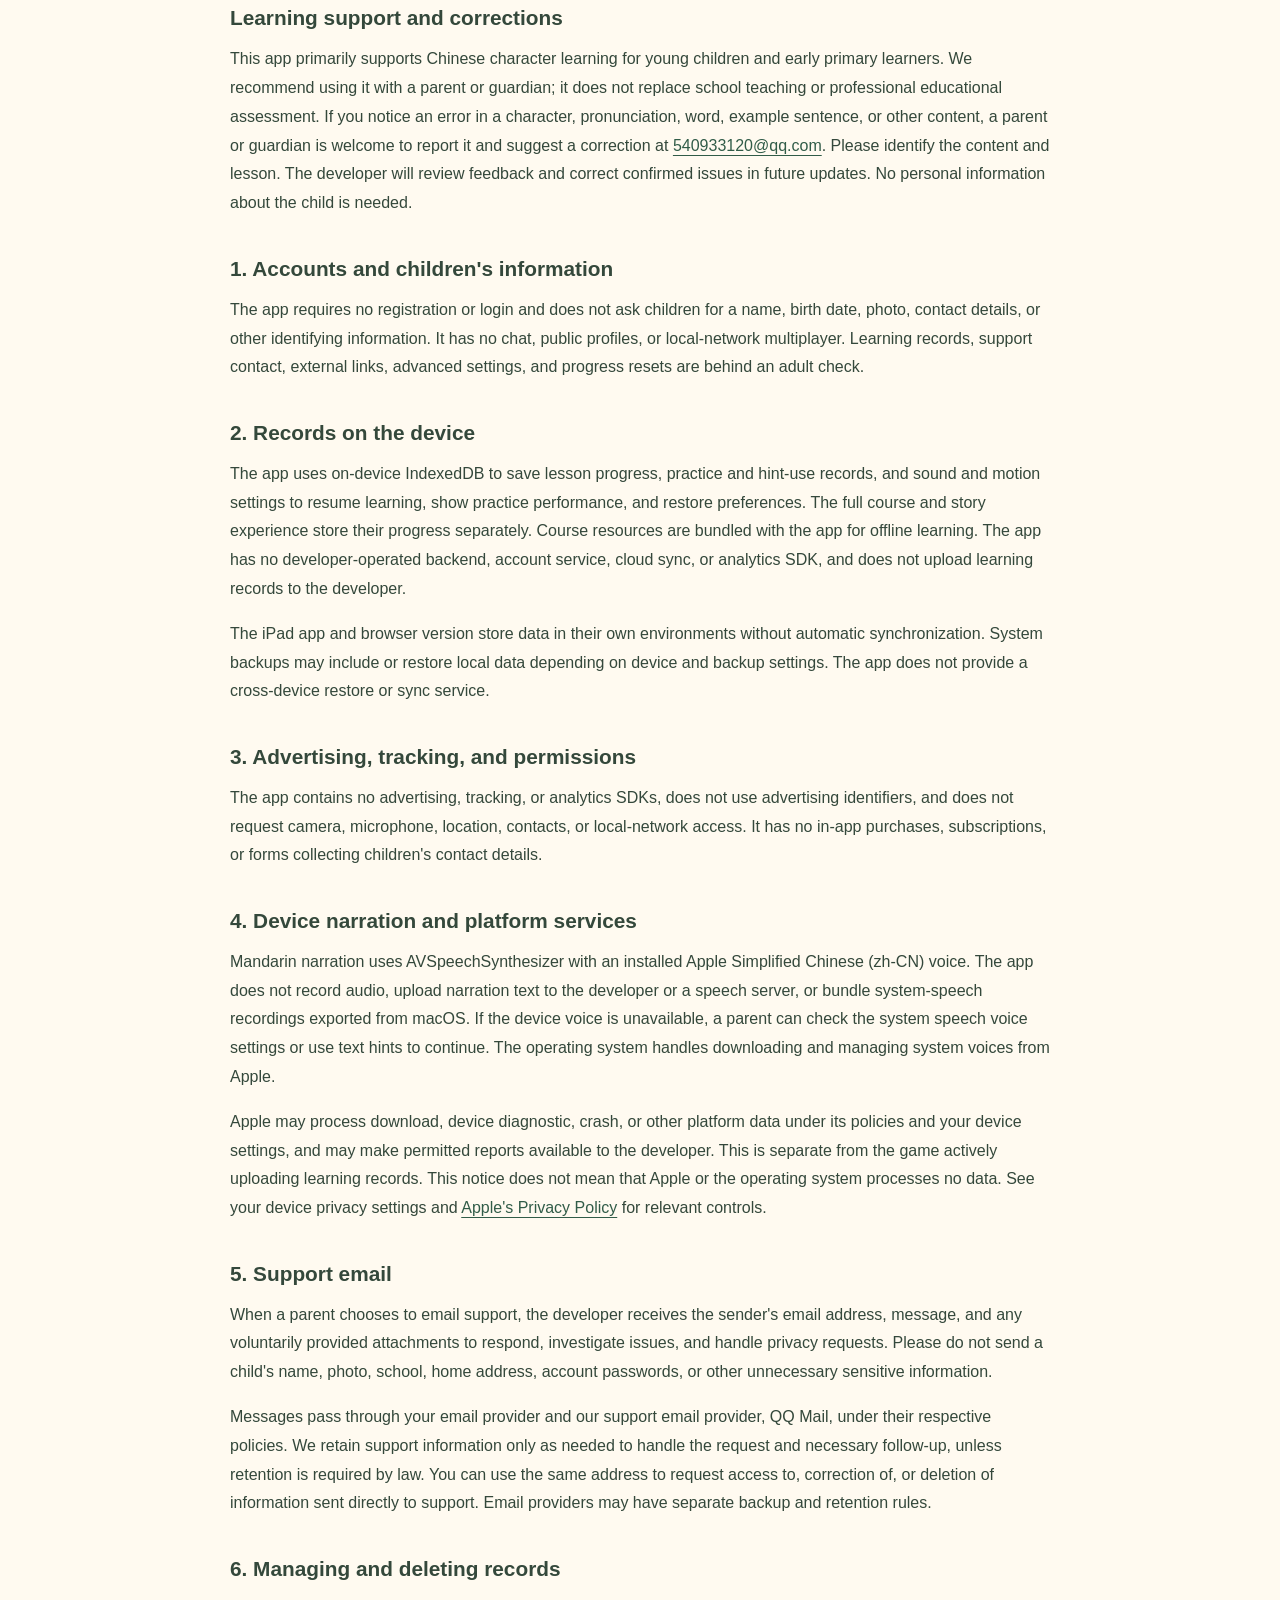
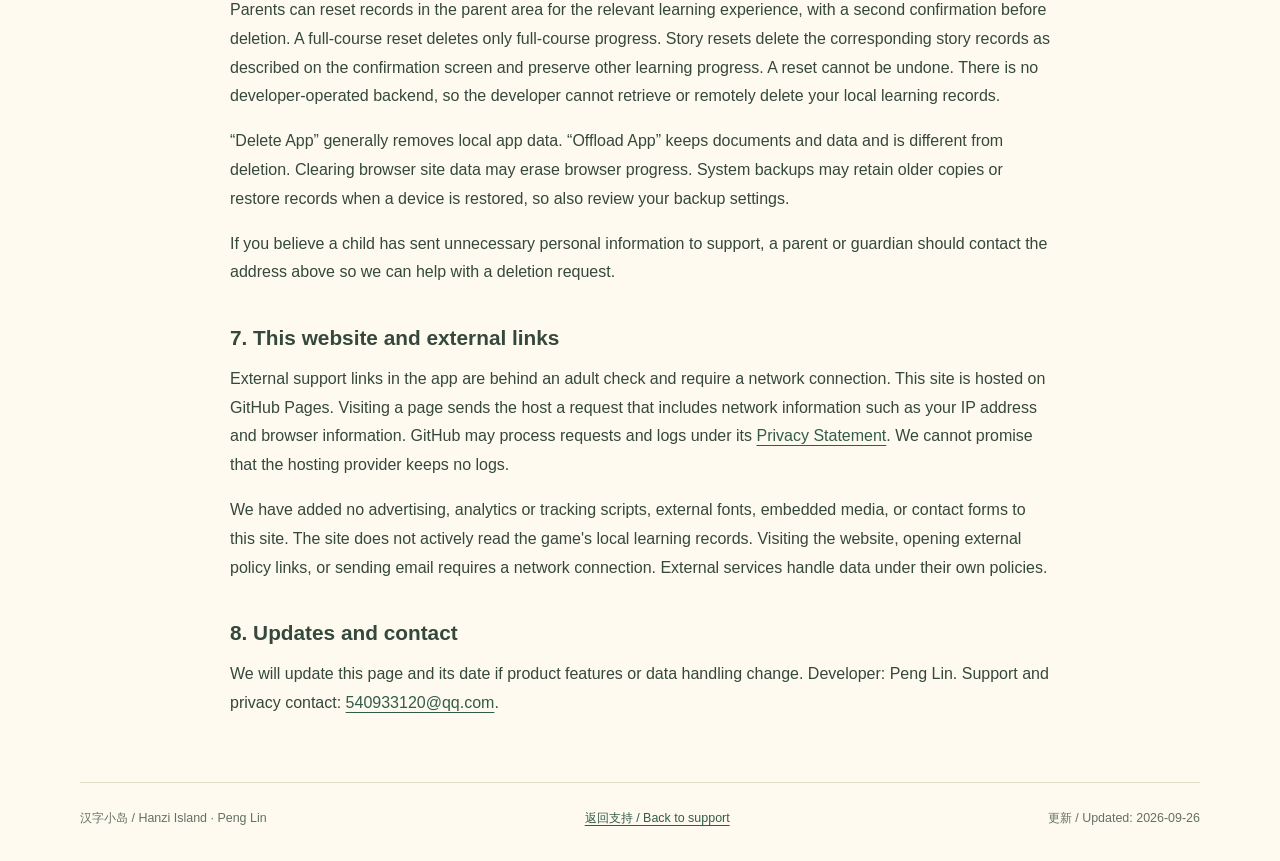
==== commit 89a1b306: "更新免费发布说明并增加学习内容纠错说明" ====
--- a/privacy.html
+++ b/privacy.html
@@ -20,7 +20,9 @@
       <h1 id="zh-title">隐私说明</h1>
       <p class="muted">最后更新：2026 年 9 月 26 日</p>
       <div class="notice"><strong>1.0 发布准备中 · 尚未发布</strong><p>本说明描述「汉字小岛：趣味识字」1.0 的数据处理方式。App 正在准备发布，尚未在 App Store 开放下载。网站和支持邮件部分也适用于您现在访问本站或联系支持时。</p></div>
-      <p class="lead">汉字小岛由 Peng Lin 开发，面向 5～7 岁儿童及陪伴他们的家长，在 iPad 上提供简体中文、普通话识字学习。1.0 包含 1,500 个汉字、150 个单元和 750 个两字任务，采用一次付费下载，无内购、订阅或广告。隐私问题请由家长或监护人联系 <a href="mailto:540933120@qq.com">540933120@qq.com</a>。</p>
+      <p class="lead">汉字小岛由 Peng Lin 开发，面向 5～7 岁儿童及陪伴他们的家长，在 iPad 上提供简体中文、普通话识字学习。1.0 包含 1,500 个汉字、150 个单元和 750 个两字任务，免费下载，无内购、订阅或广告。隐私问题请由家长或监护人联系 <a href="mailto:540933120@qq.com">540933120@qq.com</a>。</p>
+      <h2>学习用途与内容纠错</h2>
+      <p>本 App 主要用于辅助幼儿及小学低年级儿童学习汉字，建议由家长陪伴使用，不替代学校教学或专业教学评估。如您发现汉字、读音、词语、例句或其他内容存在错误，欢迎由家长或监护人通过 <a href="mailto:540933120@qq.com">540933120@qq.com</a> 指出并提供更正建议。请说明具体内容和所在课程；开发者会核实反馈，并通过后续更新更正和修复已确认的问题。反馈无需提供儿童的个人信息。</p>
       <h2>1. 账号与儿童信息</h2>
       <p>App 无需注册或登录，不要求儿童提供姓名、生日、照片、联系方式或其他身份信息。App 不提供聊天、公开个人资料或局域网多人功能。学习记录、支持联系、外部链接、重要设置及进度重置放在家长验证之后。</p>
       <h2>2. 设备本地记录</h2>
@@ -49,7 +51,9 @@
       <h2 id="en-title" class="section-title">Privacy notice</h2>
       <p class="muted">Last updated: September 26, 2026</p>
       <div class="notice"><strong>Preparing version 1.0 · Not yet released</strong><p>This notice describes data handling in Hanzi Island version 1.0. The app is being prepared for release and is not yet available to download from the App Store. The website and support email sections also apply when you visit this site or contact support now.</p></div>
-      <p class="lead">Hanzi Island (汉字小岛：趣味识字) is developed by Peng Lin for children aged 5–7 with a parent or guardian, offering simplified Chinese learning with Mandarin narration on iPad. Version 1.0 includes 1,500 characters, 150 units, and 750 two-character lessons. It uses a one-time paid download with no in-app purchases, subscriptions, or advertising. Adults can send privacy questions to <a href="mailto:540933120@qq.com">540933120@qq.com</a>.</p>
+      <p class="lead">Hanzi Island (汉字小岛：趣味识字) is developed by Peng Lin for children aged 5–7 with a parent or guardian, offering simplified Chinese learning with Mandarin narration on iPad. Version 1.0 includes 1,500 characters, 150 units, and 750 two-character lessons. It is free to download with no in-app purchases, subscriptions, or advertising. Adults can send privacy questions to <a href="mailto:540933120@qq.com">540933120@qq.com</a>.</p>
+      <h3>Learning support and corrections</h3>
+      <p>This app primarily supports Chinese character learning for young children and early primary learners. We recommend using it with a parent or guardian; it does not replace school teaching or professional educational assessment. If you notice an error in a character, pronunciation, word, example sentence, or other content, a parent or guardian is welcome to report it and suggest a correction at <a href="mailto:540933120@qq.com">540933120@qq.com</a>. Please identify the content and lesson. The developer will review feedback and correct confirmed issues in future updates. No personal information about the child is needed.</p>
       <h3>1. Accounts and children's information</h3>
       <p>The app requires no registration or login and does not ask children for a name, birth date, photo, contact details, or other identifying information. It has no chat, public profiles, or local-network multiplayer. Learning records, support contact, external links, advanced settings, and progress resets are behind an adult check.</p>
       <h3>2. Records on the device</h3>
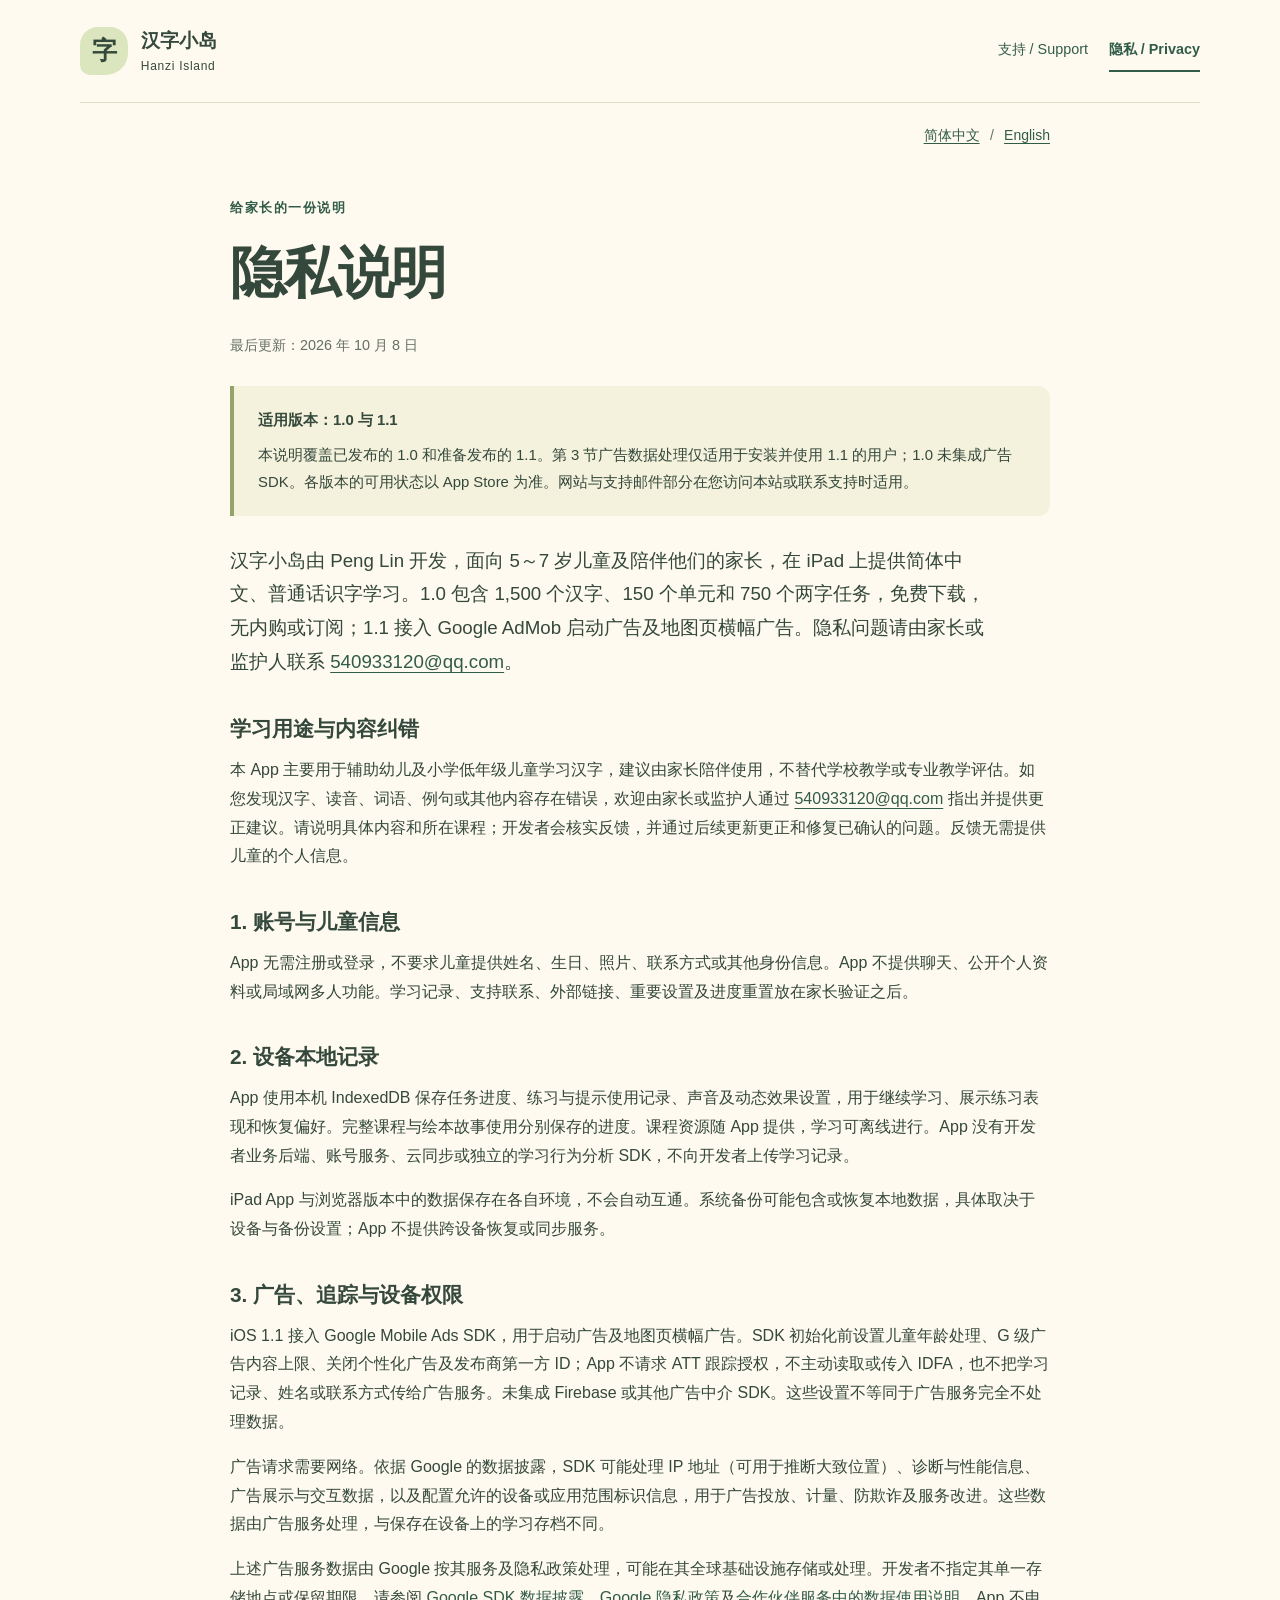
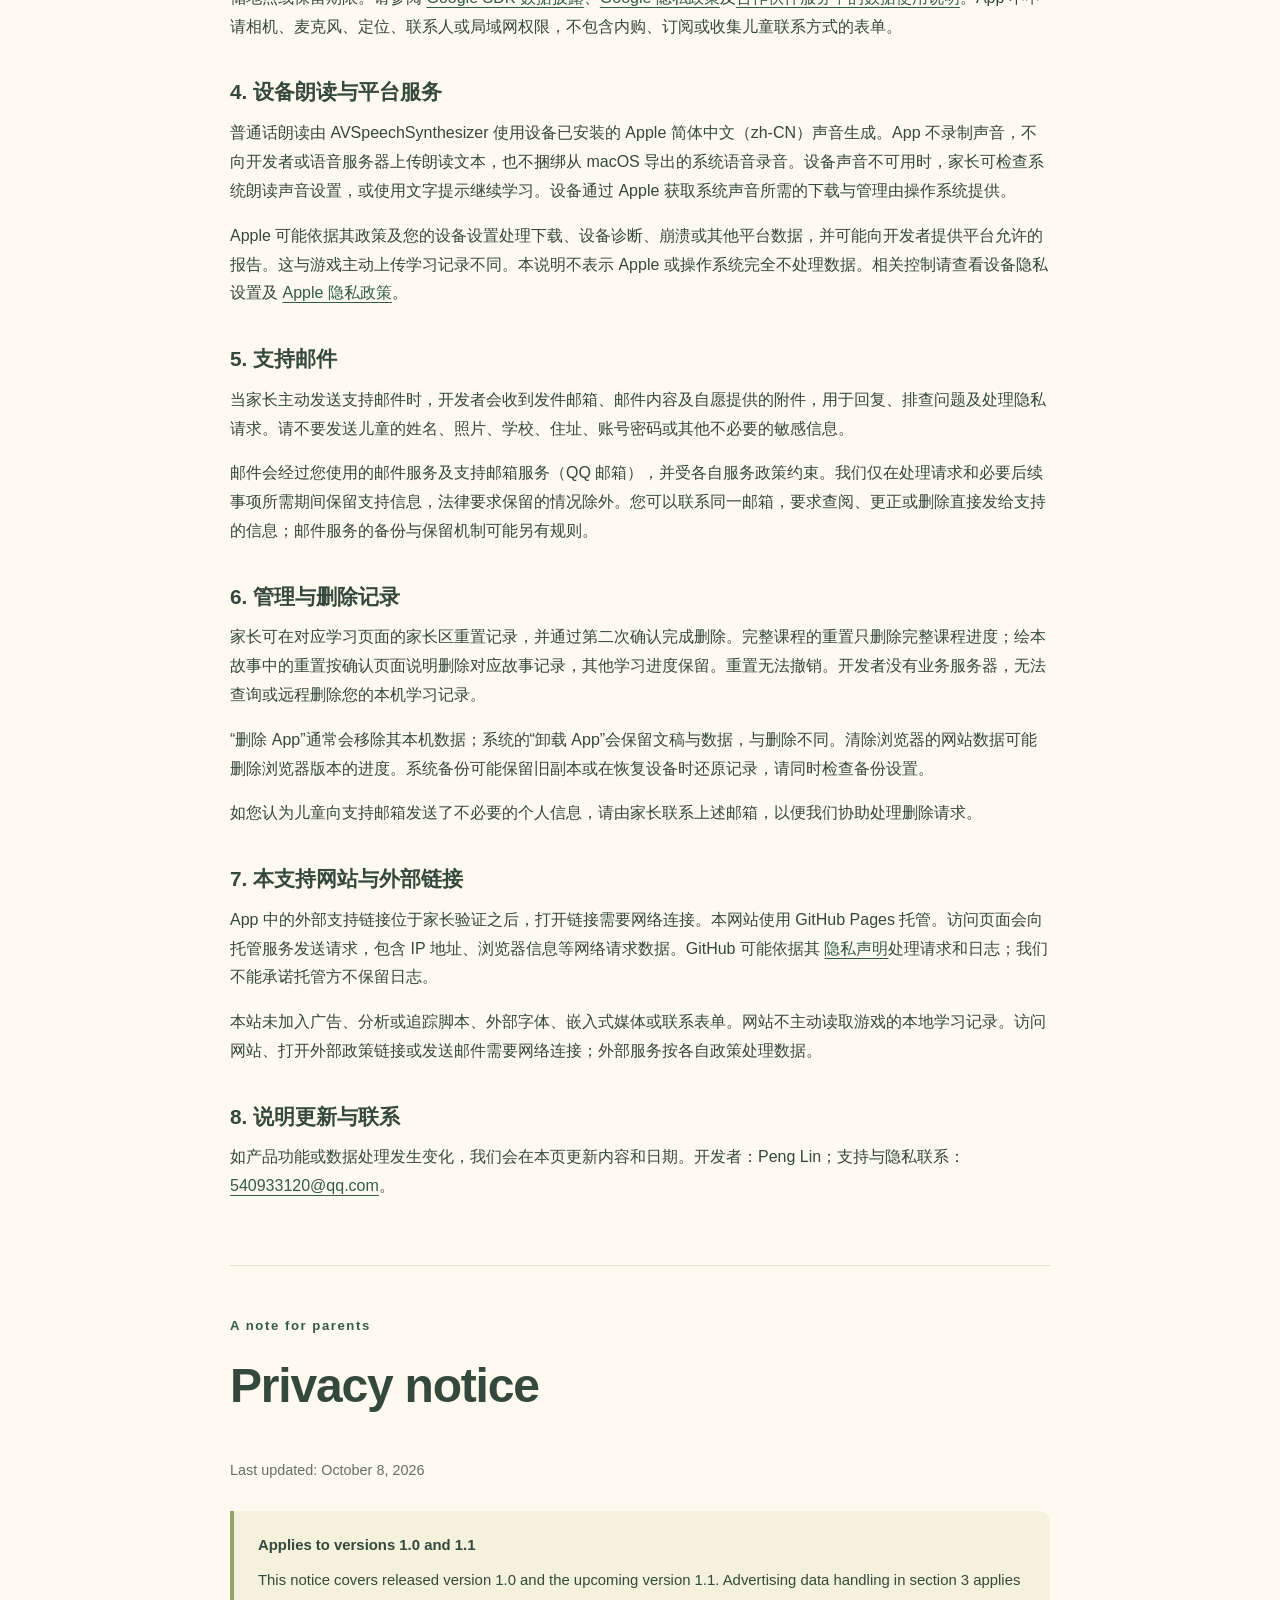
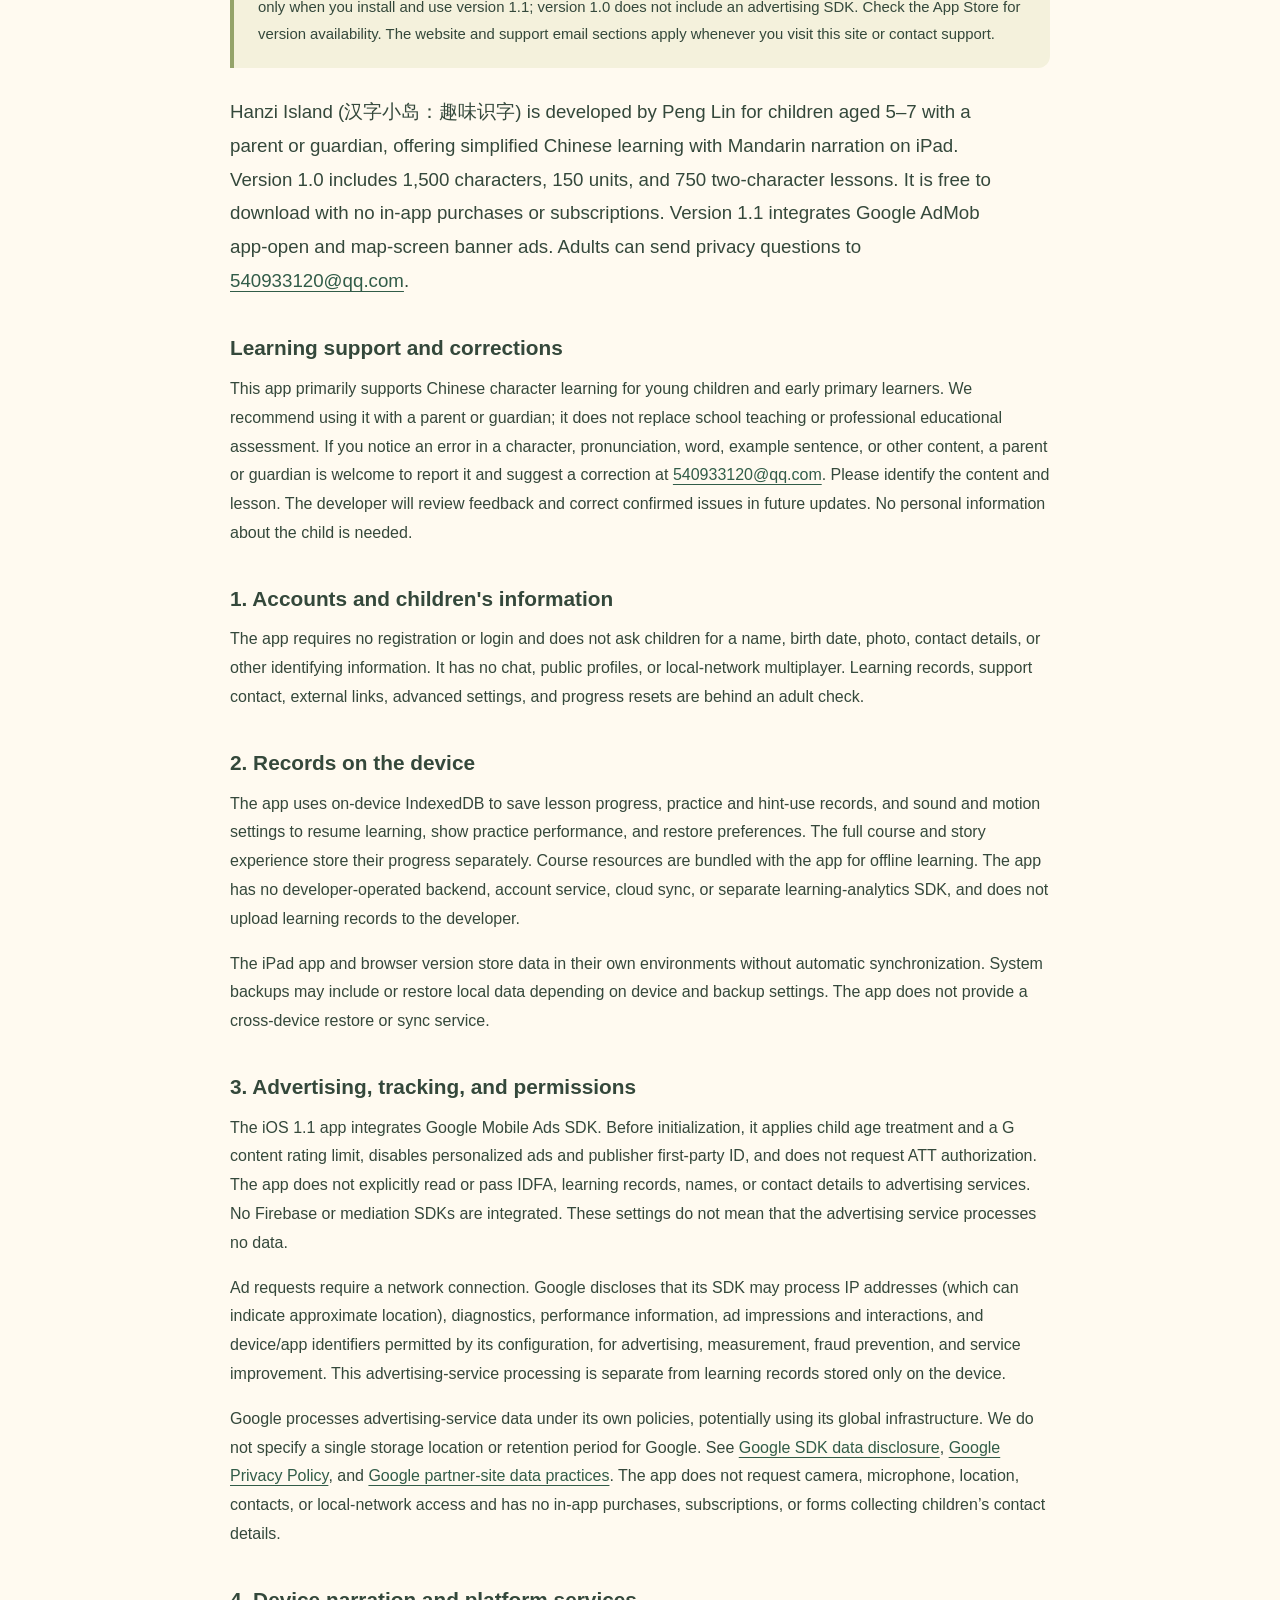
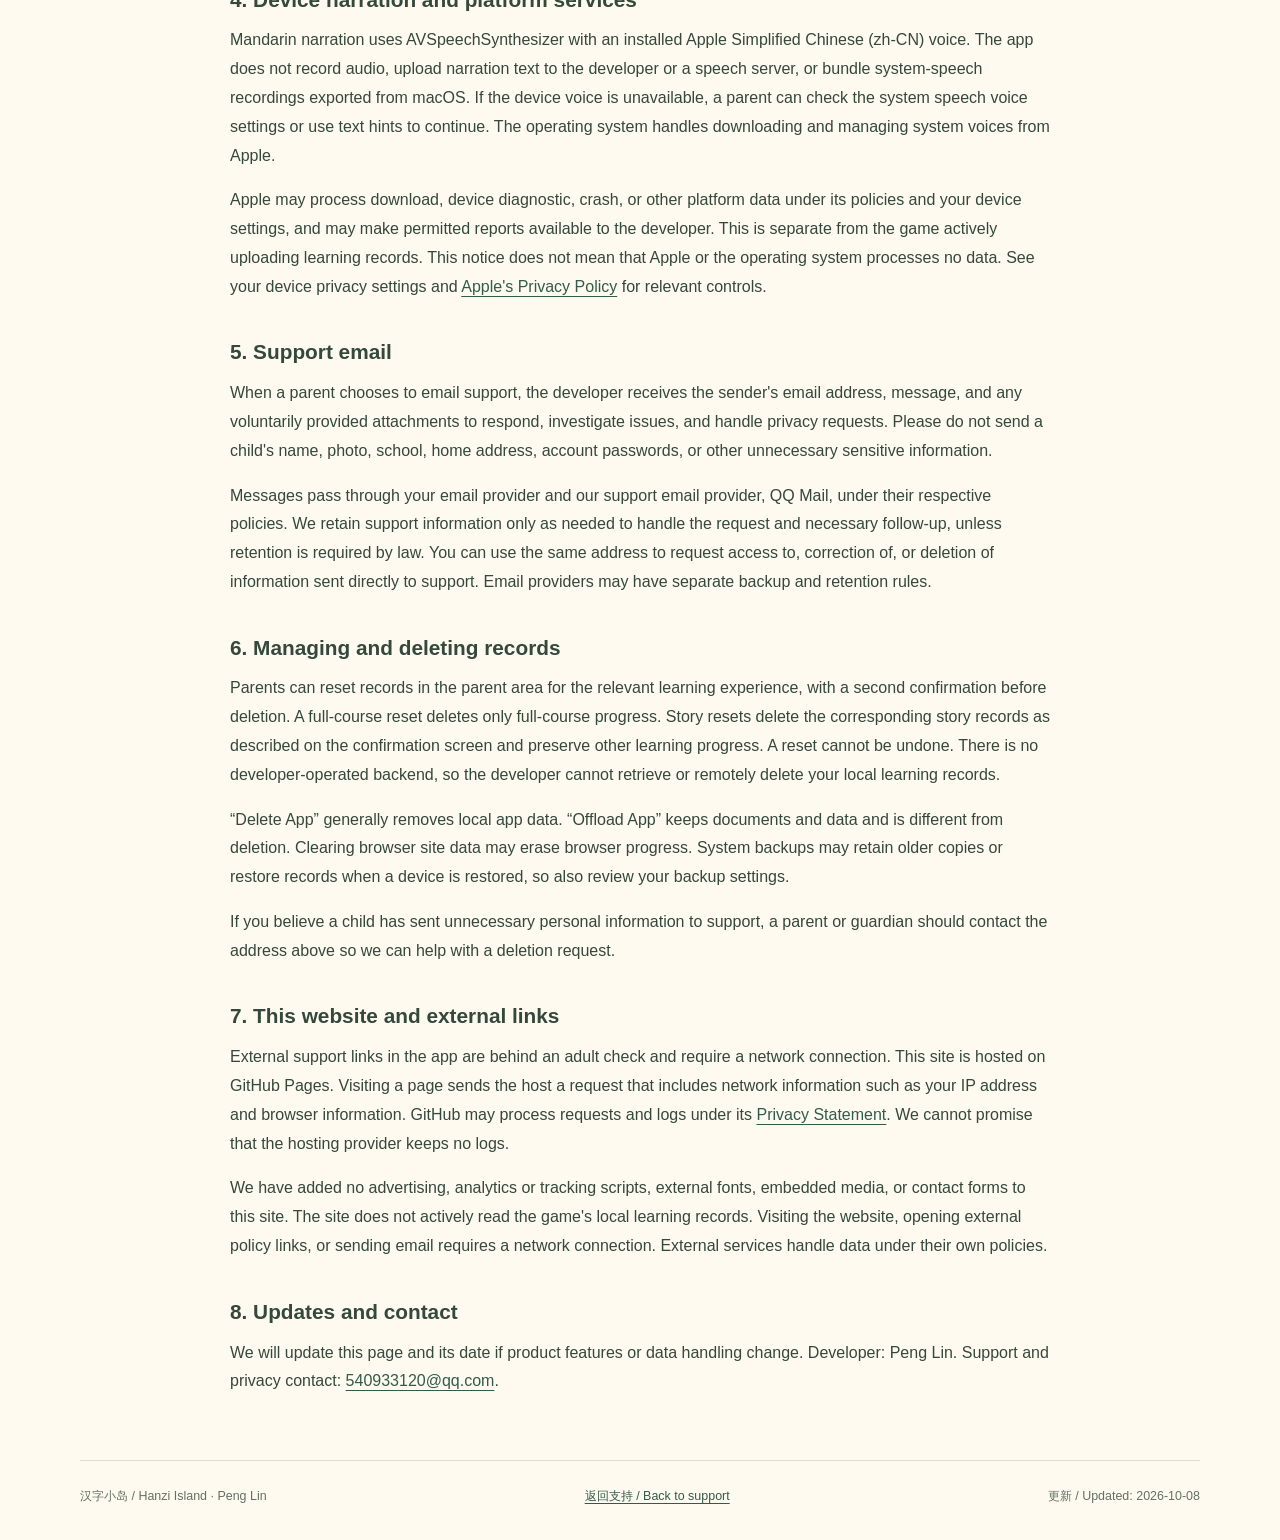
==== commit e1a76605: "docs: 更新 1.1 广告版隐私与支持说明" ====
--- a/privacy.html
+++ b/privacy.html
@@ -3,7 +3,7 @@
 <head>
   <meta charset="utf-8">
   <meta name="viewport" content="width=device-width, initial-scale=1">
-  <meta name="description" content="汉字小岛 1.0 隐私说明：本机学习记录、设备普通话朗读、家长支持邮件、平台服务与 GitHub Pages 托管。">
+  <meta name="description" content="汉字小岛隐私说明：本机学习记录、1.1 版广告数据处理、家长支持与网站服务。">
   <title>汉字小岛：趣味识字 · 隐私说明 / Hanzi Island Privacy</title>
   <link rel="stylesheet" href="style.css">
 </head>
@@ -18,18 +18,20 @@
     <article id="zh" lang="zh-CN" aria-labelledby="zh-title">
       <p class="eyebrow">给家长的一份说明</p>
       <h1 id="zh-title">隐私说明</h1>
-      <p class="muted">最后更新：2026 年 9 月 26 日</p>
-      <div class="notice"><strong>1.0 发布准备中 · 尚未发布</strong><p>本说明描述「汉字小岛：趣味识字」1.0 的数据处理方式。App 正在准备发布，尚未在 App Store 开放下载。网站和支持邮件部分也适用于您现在访问本站或联系支持时。</p></div>
-      <p class="lead">汉字小岛由 Peng Lin 开发，面向 5～7 岁儿童及陪伴他们的家长，在 iPad 上提供简体中文、普通话识字学习。1.0 包含 1,500 个汉字、150 个单元和 750 个两字任务，免费下载，无内购、订阅或广告。隐私问题请由家长或监护人联系 <a href="mailto:540933120@qq.com">540933120@qq.com</a>。</p>
+      <p class="muted">最后更新：2026 年 10 月 8 日</p>
+      <div class="notice"><strong>适用版本：1.0 与 1.1</strong><p>本说明覆盖已发布的 1.0 和准备发布的 1.1。第 3 节广告数据处理仅适用于安装并使用 1.1 的用户；1.0 未集成广告 SDK。各版本的可用状态以 App Store 为准。网站与支持邮件部分在您访问本站或联系支持时适用。</p></div>
+      <p class="lead">汉字小岛由 Peng Lin 开发，面向 5～7 岁儿童及陪伴他们的家长，在 iPad 上提供简体中文、普通话识字学习。1.0 包含 1,500 个汉字、150 个单元和 750 个两字任务，免费下载，无内购或订阅；1.1 接入 Google AdMob 启动广告及地图页横幅广告。隐私问题请由家长或监护人联系 <a href="mailto:540933120@qq.com">540933120@qq.com</a>。</p>
       <h2>学习用途与内容纠错</h2>
       <p>本 App 主要用于辅助幼儿及小学低年级儿童学习汉字，建议由家长陪伴使用，不替代学校教学或专业教学评估。如您发现汉字、读音、词语、例句或其他内容存在错误，欢迎由家长或监护人通过 <a href="mailto:540933120@qq.com">540933120@qq.com</a> 指出并提供更正建议。请说明具体内容和所在课程；开发者会核实反馈，并通过后续更新更正和修复已确认的问题。反馈无需提供儿童的个人信息。</p>
       <h2>1. 账号与儿童信息</h2>
       <p>App 无需注册或登录，不要求儿童提供姓名、生日、照片、联系方式或其他身份信息。App 不提供聊天、公开个人资料或局域网多人功能。学习记录、支持联系、外部链接、重要设置及进度重置放在家长验证之后。</p>
       <h2>2. 设备本地记录</h2>
-      <p>App 使用本机 IndexedDB 保存任务进度、练习与提示使用记录、声音及动态效果设置，用于继续学习、展示练习表现和恢复偏好。完整课程与绘本故事使用分别保存的进度。课程资源随 App 提供，学习可离线进行。App 没有开发者业务后端、账号服务、云同步或分析 SDK，不向开发者上传学习记录。</p>
+      <p>App 使用本机 IndexedDB 保存任务进度、练习与提示使用记录、声音及动态效果设置，用于继续学习、展示练习表现和恢复偏好。完整课程与绘本故事使用分别保存的进度。课程资源随 App 提供，学习可离线进行。App 没有开发者业务后端、账号服务、云同步或独立的学习行为分析 SDK，不向开发者上传学习记录。</p>
       <p>iPad App 与浏览器版本中的数据保存在各自环境，不会自动互通。系统备份可能包含或恢复本地数据，具体取决于设备与备份设置；App 不提供跨设备恢复或同步服务。</p>
       <h2>3. 广告、追踪与设备权限</h2>
-      <p>App 不接入广告、追踪或统计 SDK，不使用广告标识符，不申请相机、麦克风、定位、联系人或局域网权限。没有内购或订阅，也没有收集儿童联系方式的表单。</p>
+      <p>iOS 1.1 接入 Google Mobile Ads SDK，用于启动广告及地图页横幅广告。SDK 初始化前设置儿童年龄处理、G 级广告内容上限、关闭个性化广告及发布商第一方 ID；App 不请求 ATT 跟踪授权，不主动读取或传入 IDFA，也不把学习记录、姓名或联系方式传给广告服务。未集成 Firebase 或其他广告中介 SDK。这些设置不等同于广告服务完全不处理数据。</p>
+      <p>广告请求需要网络。依据 Google 的数据披露，SDK 可能处理 IP 地址（可用于推断大致位置）、诊断与性能信息、广告展示与交互数据，以及配置允许的设备或应用范围标识信息，用于广告投放、计量、防欺诈及服务改进。这些数据由广告服务处理，与保存在设备上的学习存档不同。</p>
+      <p>上述广告服务数据由 Google 按其服务及隐私政策处理，可能在其全球基础设施存储或处理。开发者不指定其单一存储地点或保留期限。请参阅 <a href="https://developers.google.com/admob/ios/privacy/data-disclosure">Google SDK 数据披露</a>、<a href="https://policies.google.com/privacy">Google 隐私政策</a>及<a href="https://policies.google.com/technologies/partner-sites">合作伙伴服务中的数据使用说明</a>。App 不申请相机、麦克风、定位、联系人或局域网权限，不包含内购、订阅或收集儿童联系方式的表单。</p>
       <h2>4. 设备朗读与平台服务</h2>
       <p>普通话朗读由 AVSpeechSynthesizer 使用设备已安装的 Apple 简体中文（zh-CN）声音生成。App 不录制声音，不向开发者或语音服务器上传朗读文本，也不捆绑从 macOS 导出的系统语音录音。设备声音不可用时，家长可检查系统朗读声音设置，或使用文字提示继续学习。设备通过 Apple 获取系统声音所需的下载与管理由操作系统提供。</p>
       <p>Apple 可能依据其政策及您的设备设置处理下载、设备诊断、崩溃或其他平台数据，并可能向开发者提供平台允许的报告。这与游戏主动上传学习记录不同。本说明不表示 Apple 或操作系统完全不处理数据。相关控制请查看设备隐私设置及 <a href="https://www.apple.com/legal/privacy/">Apple 隐私政策</a>。</p>
@@ -49,18 +51,20 @@
     <article id="en" class="english-section" lang="en" aria-labelledby="en-title">
       <p class="eyebrow">A note for parents</p>
       <h2 id="en-title" class="section-title">Privacy notice</h2>
-      <p class="muted">Last updated: September 26, 2026</p>
-      <div class="notice"><strong>Preparing version 1.0 · Not yet released</strong><p>This notice describes data handling in Hanzi Island version 1.0. The app is being prepared for release and is not yet available to download from the App Store. The website and support email sections also apply when you visit this site or contact support now.</p></div>
-      <p class="lead">Hanzi Island (汉字小岛：趣味识字) is developed by Peng Lin for children aged 5–7 with a parent or guardian, offering simplified Chinese learning with Mandarin narration on iPad. Version 1.0 includes 1,500 characters, 150 units, and 750 two-character lessons. It is free to download with no in-app purchases, subscriptions, or advertising. Adults can send privacy questions to <a href="mailto:540933120@qq.com">540933120@qq.com</a>.</p>
+      <p class="muted">Last updated: October 8, 2026</p>
+      <div class="notice"><strong>Applies to versions 1.0 and 1.1</strong><p>This notice covers released version 1.0 and the upcoming version 1.1. Advertising data handling in section 3 applies only when you install and use version 1.1; version 1.0 does not include an advertising SDK. Check the App Store for version availability. The website and support email sections apply whenever you visit this site or contact support.</p></div>
+      <p class="lead">Hanzi Island (汉字小岛：趣味识字) is developed by Peng Lin for children aged 5–7 with a parent or guardian, offering simplified Chinese learning with Mandarin narration on iPad. Version 1.0 includes 1,500 characters, 150 units, and 750 two-character lessons. It is free to download with no in-app purchases or subscriptions. Version 1.1 integrates Google AdMob app-open and map-screen banner ads. Adults can send privacy questions to <a href="mailto:540933120@qq.com">540933120@qq.com</a>.</p>
       <h3>Learning support and corrections</h3>
       <p>This app primarily supports Chinese character learning for young children and early primary learners. We recommend using it with a parent or guardian; it does not replace school teaching or professional educational assessment. If you notice an error in a character, pronunciation, word, example sentence, or other content, a parent or guardian is welcome to report it and suggest a correction at <a href="mailto:540933120@qq.com">540933120@qq.com</a>. Please identify the content and lesson. The developer will review feedback and correct confirmed issues in future updates. No personal information about the child is needed.</p>
       <h3>1. Accounts and children's information</h3>
       <p>The app requires no registration or login and does not ask children for a name, birth date, photo, contact details, or other identifying information. It has no chat, public profiles, or local-network multiplayer. Learning records, support contact, external links, advanced settings, and progress resets are behind an adult check.</p>
       <h3>2. Records on the device</h3>
-      <p>The app uses on-device IndexedDB to save lesson progress, practice and hint-use records, and sound and motion settings to resume learning, show practice performance, and restore preferences. The full course and story experience store their progress separately. Course resources are bundled with the app for offline learning. The app has no developer-operated backend, account service, cloud sync, or analytics SDK, and does not upload learning records to the developer.</p>
+      <p>The app uses on-device IndexedDB to save lesson progress, practice and hint-use records, and sound and motion settings to resume learning, show practice performance, and restore preferences. The full course and story experience store their progress separately. Course resources are bundled with the app for offline learning. The app has no developer-operated backend, account service, cloud sync, or separate learning-analytics SDK, and does not upload learning records to the developer.</p>
       <p>The iPad app and browser version store data in their own environments without automatic synchronization. System backups may include or restore local data depending on device and backup settings. The app does not provide a cross-device restore or sync service.</p>
       <h3>3. Advertising, tracking, and permissions</h3>
-      <p>The app contains no advertising, tracking, or analytics SDKs, does not use advertising identifiers, and does not request camera, microphone, location, contacts, or local-network access. It has no in-app purchases, subscriptions, or forms collecting children's contact details.</p>
+      <p>The iOS 1.1 app integrates Google Mobile Ads SDK. Before initialization, it applies child age treatment and a G content rating limit, disables personalized ads and publisher first-party ID, and does not request ATT authorization. The app does not explicitly read or pass IDFA, learning records, names, or contact details to advertising services. No Firebase or mediation SDKs are integrated. These settings do not mean that the advertising service processes no data.</p>
+      <p>Ad requests require a network connection. Google discloses that its SDK may process IP addresses (which can indicate approximate location), diagnostics, performance information, ad impressions and interactions, and device/app identifiers permitted by its configuration, for advertising, measurement, fraud prevention, and service improvement. This advertising-service processing is separate from learning records stored only on the device.</p>
+      <p>Google processes advertising-service data under its own policies, potentially using its global infrastructure. We do not specify a single storage location or retention period for Google. See <a href="https://developers.google.com/admob/ios/privacy/data-disclosure">Google SDK data disclosure</a>, <a href="https://policies.google.com/privacy">Google Privacy Policy</a>, and <a href="https://policies.google.com/technologies/partner-sites">Google partner-site data practices</a>. The app does not request camera, microphone, location, contacts, or local-network access and has no in-app purchases, subscriptions, or forms collecting children’s contact details.</p>
       <h3>4. Device narration and platform services</h3>
       <p>Mandarin narration uses AVSpeechSynthesizer with an installed Apple Simplified Chinese (zh-CN) voice. The app does not record audio, upload narration text to the developer or a speech server, or bundle system-speech recordings exported from macOS. If the device voice is unavailable, a parent can check the system speech voice settings or use text hints to continue. The operating system handles downloading and managing system voices from Apple.</p>
       <p>Apple may process download, device diagnostic, crash, or other platform data under its policies and your device settings, and may make permitted reports available to the developer. This is separate from the game actively uploading learning records. This notice does not mean that Apple or the operating system processes no data. See your device privacy settings and <a href="https://www.apple.com/legal/privacy/">Apple's Privacy Policy</a> for relevant controls.</p>
@@ -78,6 +82,6 @@
       <p>We will update this page and its date if product features or data handling change. Developer: Peng Lin. Support and privacy contact: <a href="mailto:540933120@qq.com">540933120@qq.com</a>.</p>
     </article>
   </main>
-  <footer><span>汉字小岛 / Hanzi Island · Peng Lin</span><a href="index.html">返回支持 / Back to support</a><span>更新 / Updated: 2026-09-26</span></footer>
+  <footer><span>汉字小岛 / Hanzi Island · Peng Lin</span><a href="index.html">返回支持 / Back to support</a><span>更新 / Updated: 2026-10-08</span></footer>
 </body>
 </html>
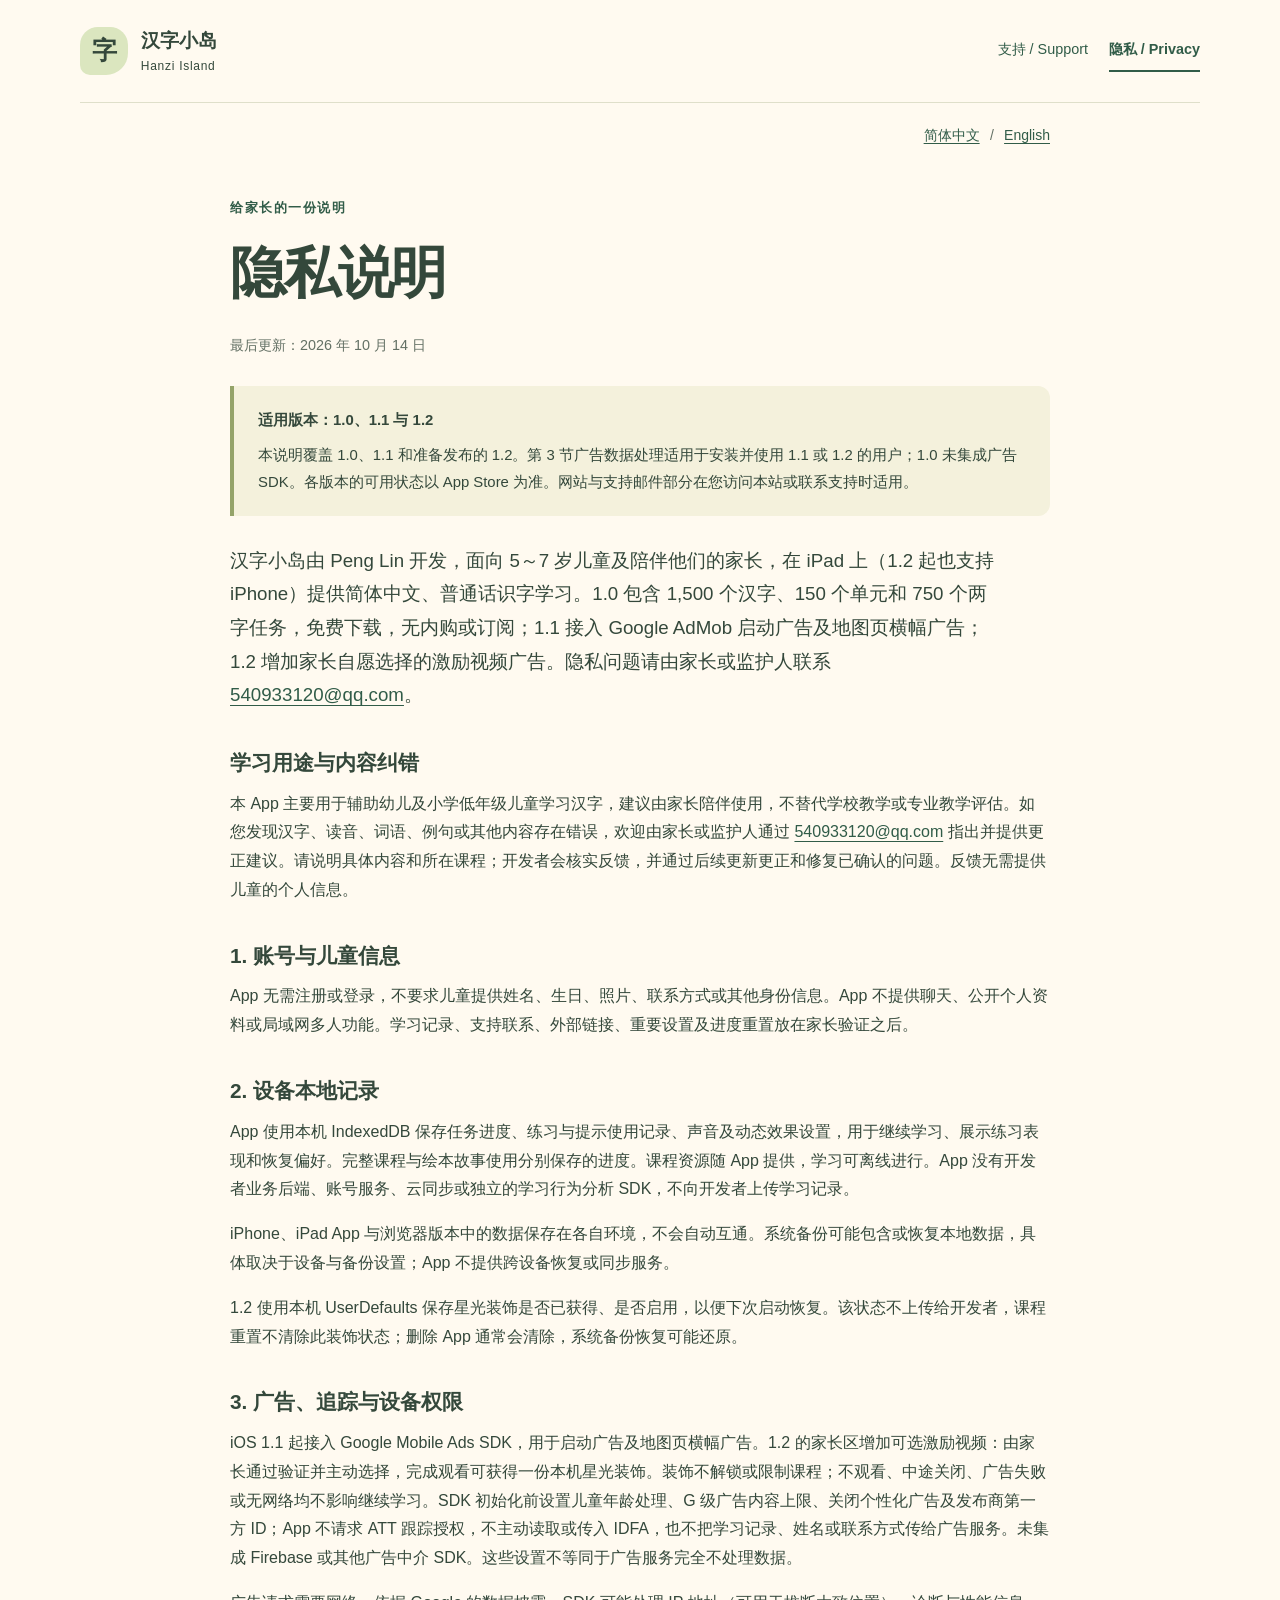
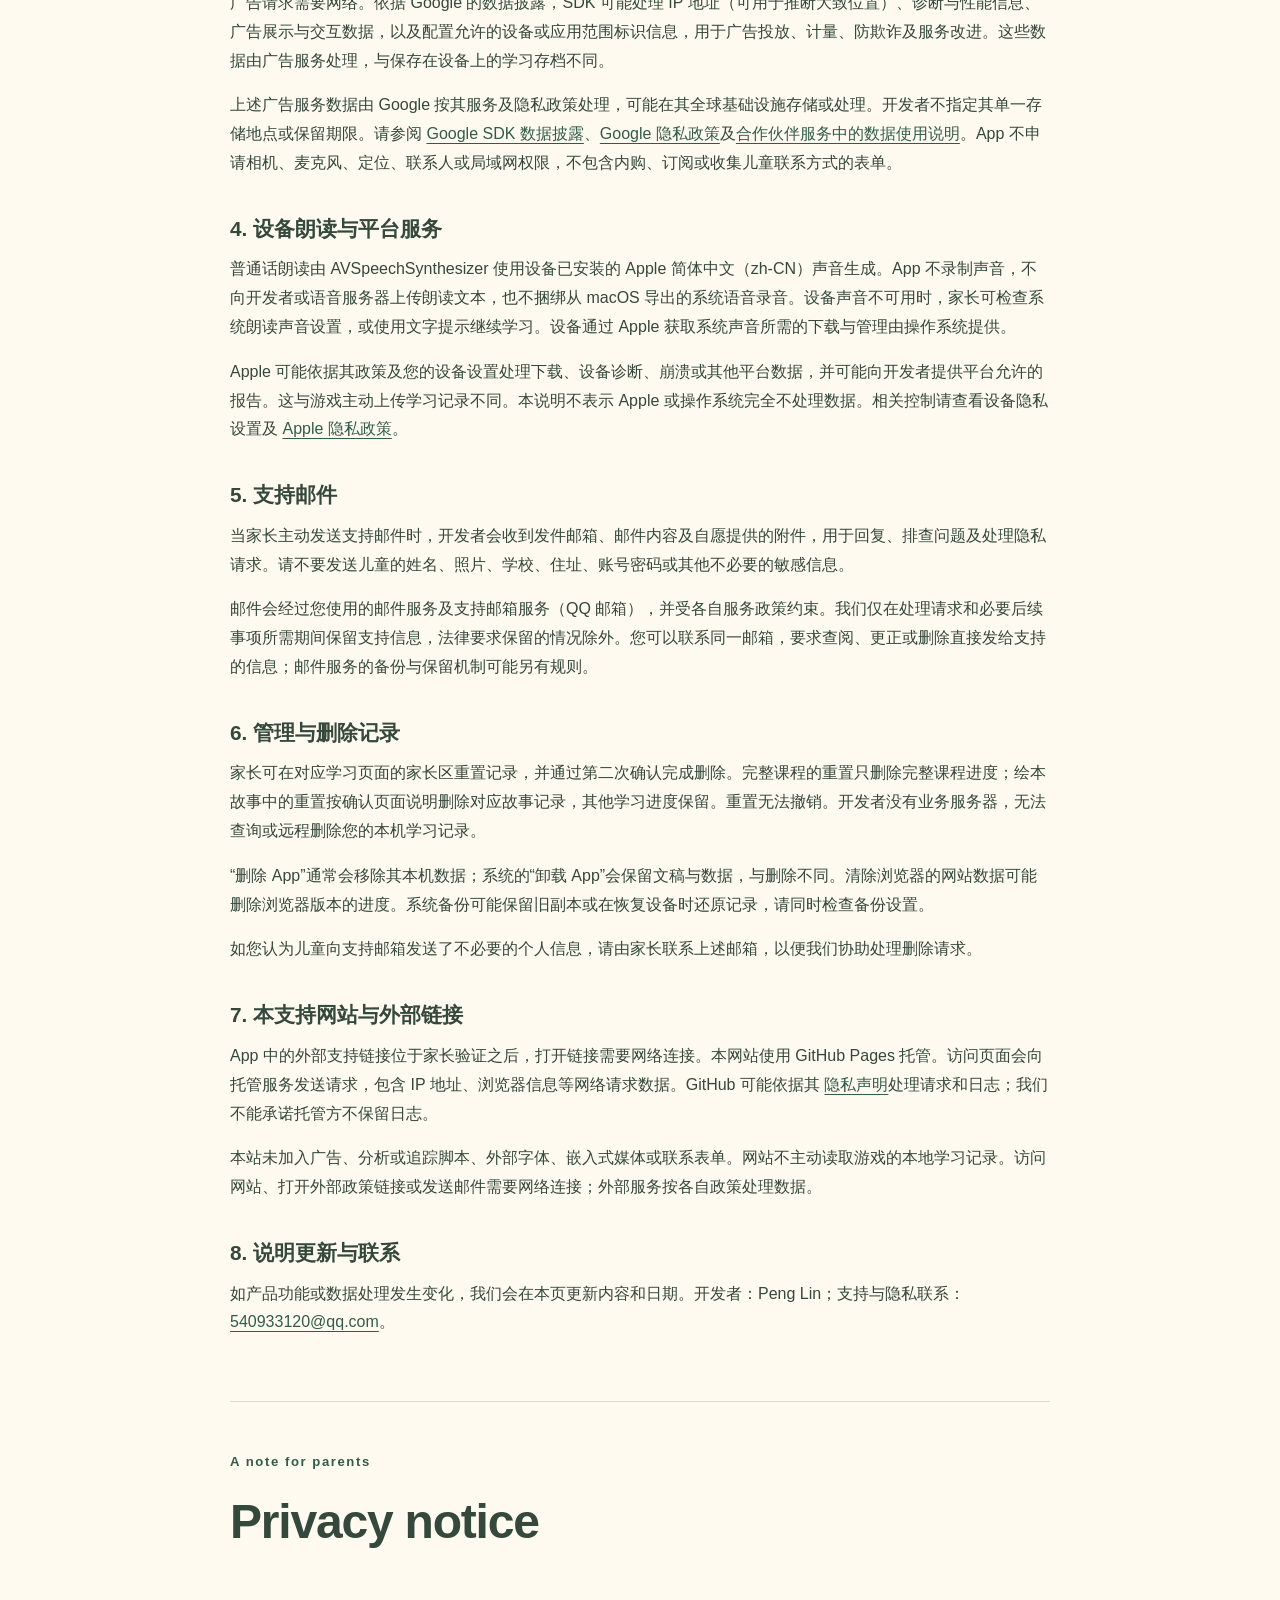
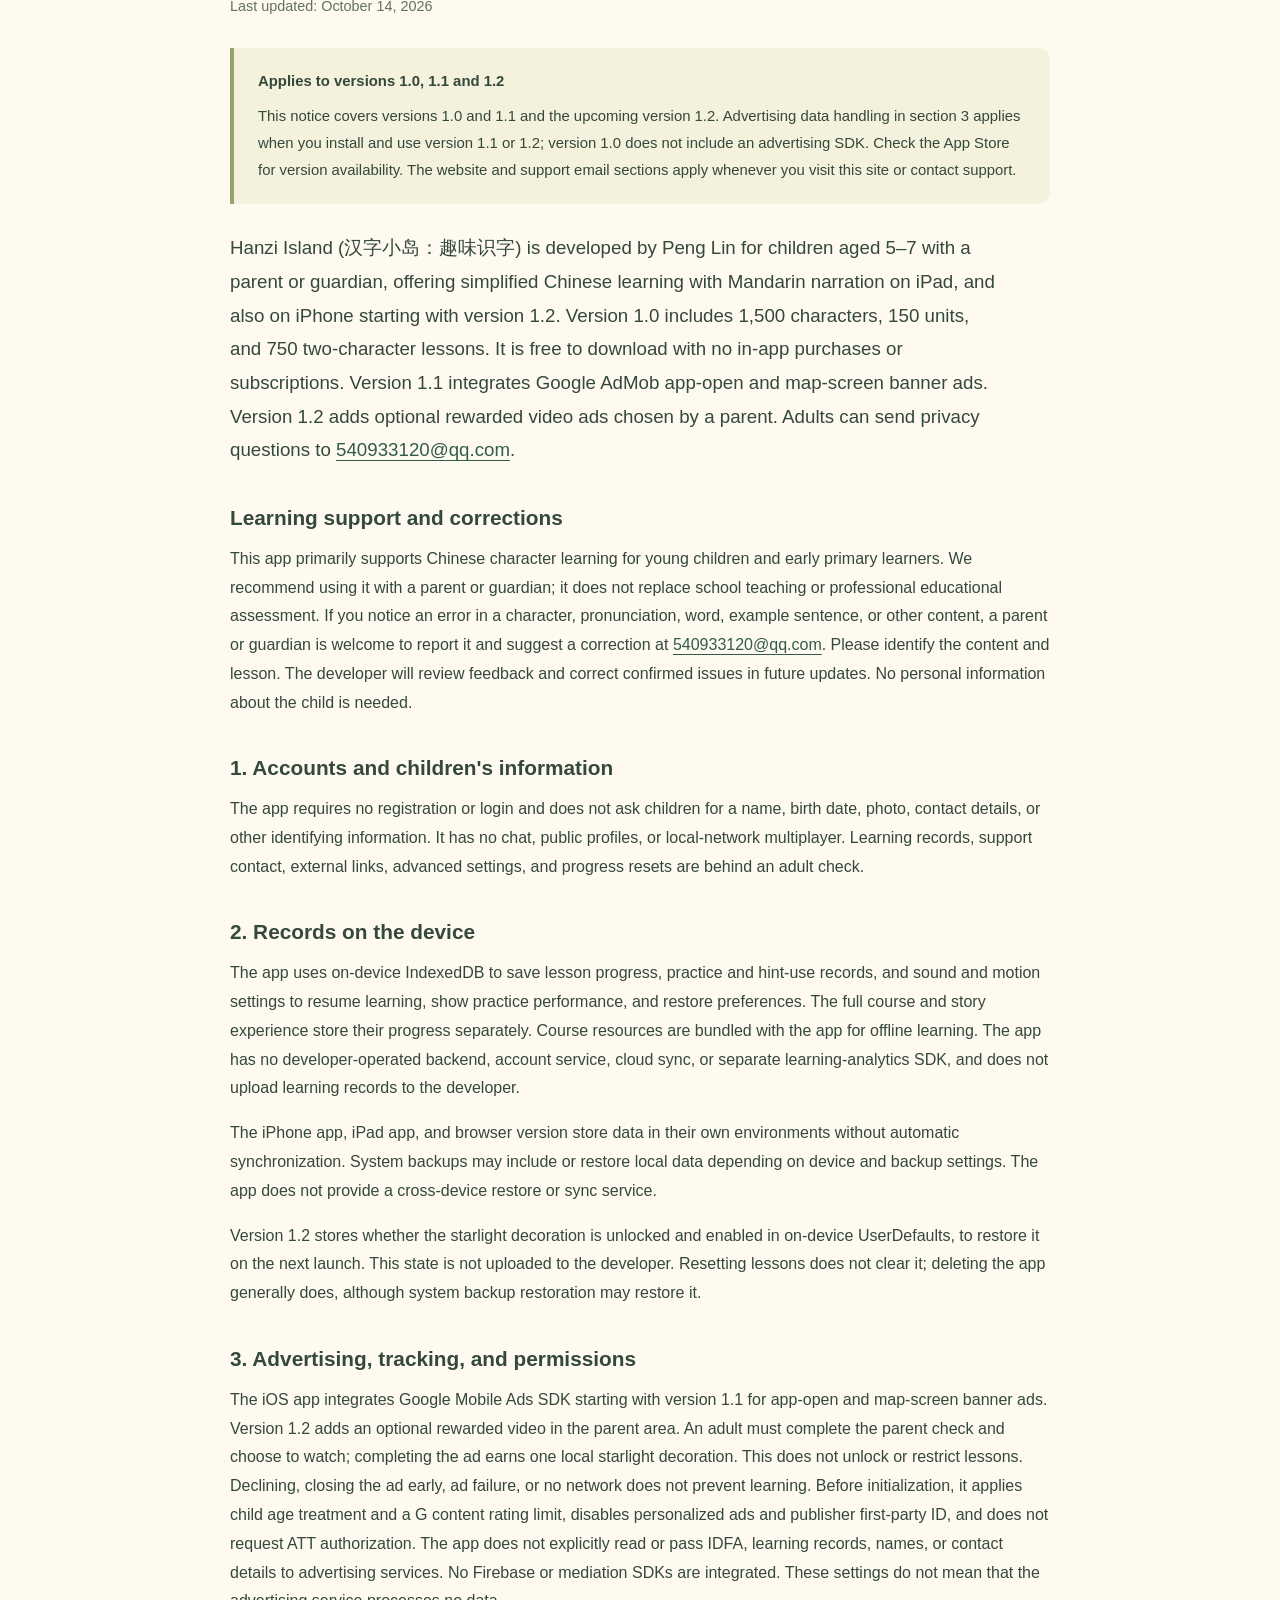
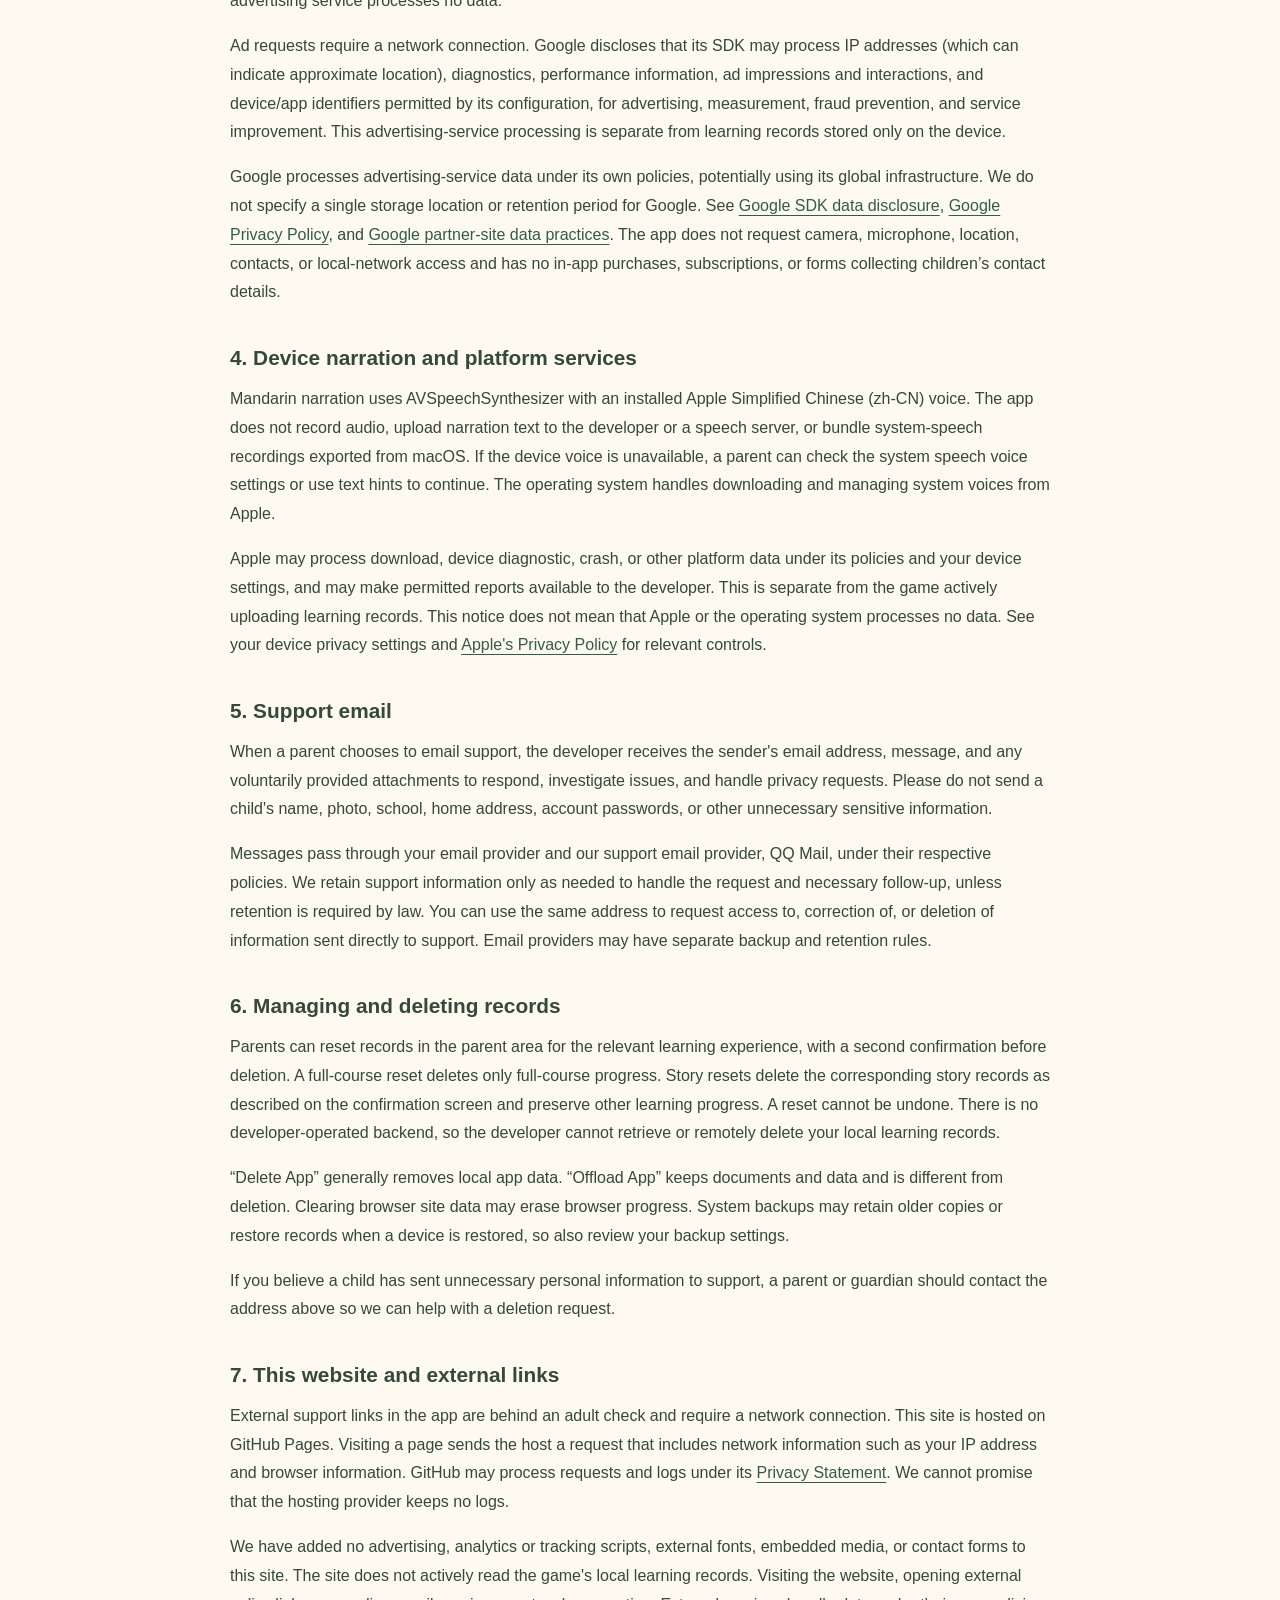
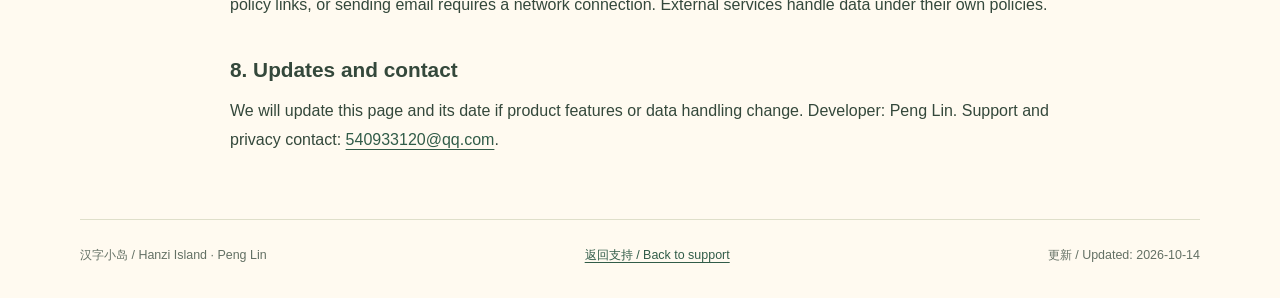
==== commit 5cee0a95: "docs: 更新 iPhone 与激励广告隐私说明" ====
--- a/privacy.html
+++ b/privacy.html
@@ -3,7 +3,7 @@
 <head>
   <meta charset="utf-8">
   <meta name="viewport" content="width=device-width, initial-scale=1">
-  <meta name="description" content="汉字小岛隐私说明：本机学习记录、1.1 版广告数据处理、家长支持与网站服务。">
+  <meta name="description" content="汉字小岛隐私说明：本机学习记录、1.1 / 1.2 版广告数据处理、家长支持与网站服务。">
   <title>汉字小岛：趣味识字 · 隐私说明 / Hanzi Island Privacy</title>
   <link rel="stylesheet" href="style.css">
 </head>
@@ -18,18 +18,19 @@
     <article id="zh" lang="zh-CN" aria-labelledby="zh-title">
       <p class="eyebrow">给家长的一份说明</p>
       <h1 id="zh-title">隐私说明</h1>
-      <p class="muted">最后更新：2026 年 10 月 8 日</p>
-      <div class="notice"><strong>适用版本：1.0 与 1.1</strong><p>本说明覆盖已发布的 1.0 和准备发布的 1.1。第 3 节广告数据处理仅适用于安装并使用 1.1 的用户；1.0 未集成广告 SDK。各版本的可用状态以 App Store 为准。网站与支持邮件部分在您访问本站或联系支持时适用。</p></div>
-      <p class="lead">汉字小岛由 Peng Lin 开发，面向 5～7 岁儿童及陪伴他们的家长，在 iPad 上提供简体中文、普通话识字学习。1.0 包含 1,500 个汉字、150 个单元和 750 个两字任务，免费下载，无内购或订阅；1.1 接入 Google AdMob 启动广告及地图页横幅广告。隐私问题请由家长或监护人联系 <a href="mailto:540933120@qq.com">540933120@qq.com</a>。</p>
+      <p class="muted">最后更新：2026 年 10 月 14 日</p>
+      <div class="notice"><strong>适用版本：1.0、1.1 与 1.2</strong><p>本说明覆盖 1.0、1.1 和准备发布的 1.2。第 3 节广告数据处理适用于安装并使用 1.1 或 1.2 的用户；1.0 未集成广告 SDK。各版本的可用状态以 App Store 为准。网站与支持邮件部分在您访问本站或联系支持时适用。</p></div>
+      <p class="lead">汉字小岛由 Peng Lin 开发，面向 5～7 岁儿童及陪伴他们的家长，在 iPad 上（1.2 起也支持 iPhone）提供简体中文、普通话识字学习。1.0 包含 1,500 个汉字、150 个单元和 750 个两字任务，免费下载，无内购或订阅；1.1 接入 Google AdMob 启动广告及地图页横幅广告；1.2 增加家长自愿选择的激励视频广告。隐私问题请由家长或监护人联系 <a href="mailto:540933120@qq.com">540933120@qq.com</a>。</p>
       <h2>学习用途与内容纠错</h2>
       <p>本 App 主要用于辅助幼儿及小学低年级儿童学习汉字，建议由家长陪伴使用，不替代学校教学或专业教学评估。如您发现汉字、读音、词语、例句或其他内容存在错误，欢迎由家长或监护人通过 <a href="mailto:540933120@qq.com">540933120@qq.com</a> 指出并提供更正建议。请说明具体内容和所在课程；开发者会核实反馈，并通过后续更新更正和修复已确认的问题。反馈无需提供儿童的个人信息。</p>
       <h2>1. 账号与儿童信息</h2>
       <p>App 无需注册或登录，不要求儿童提供姓名、生日、照片、联系方式或其他身份信息。App 不提供聊天、公开个人资料或局域网多人功能。学习记录、支持联系、外部链接、重要设置及进度重置放在家长验证之后。</p>
       <h2>2. 设备本地记录</h2>
       <p>App 使用本机 IndexedDB 保存任务进度、练习与提示使用记录、声音及动态效果设置，用于继续学习、展示练习表现和恢复偏好。完整课程与绘本故事使用分别保存的进度。课程资源随 App 提供，学习可离线进行。App 没有开发者业务后端、账号服务、云同步或独立的学习行为分析 SDK，不向开发者上传学习记录。</p>
-      <p>iPad App 与浏览器版本中的数据保存在各自环境，不会自动互通。系统备份可能包含或恢复本地数据，具体取决于设备与备份设置；App 不提供跨设备恢复或同步服务。</p>
+      <p>iPhone、iPad App 与浏览器版本中的数据保存在各自环境，不会自动互通。系统备份可能包含或恢复本地数据，具体取决于设备与备份设置；App 不提供跨设备恢复或同步服务。</p>
+      <p>1.2 使用本机 UserDefaults 保存星光装饰是否已获得、是否启用，以便下次启动恢复。该状态不上传给开发者，课程重置不清除此装饰状态；删除 App 通常会清除，系统备份恢复可能还原。</p>
       <h2>3. 广告、追踪与设备权限</h2>
-      <p>iOS 1.1 接入 Google Mobile Ads SDK，用于启动广告及地图页横幅广告。SDK 初始化前设置儿童年龄处理、G 级广告内容上限、关闭个性化广告及发布商第一方 ID；App 不请求 ATT 跟踪授权，不主动读取或传入 IDFA，也不把学习记录、姓名或联系方式传给广告服务。未集成 Firebase 或其他广告中介 SDK。这些设置不等同于广告服务完全不处理数据。</p>
+      <p>iOS 1.1 起接入 Google Mobile Ads SDK，用于启动广告及地图页横幅广告。1.2 的家长区增加可选激励视频：由家长通过验证并主动选择，完成观看可获得一份本机星光装饰。装饰不解锁或限制课程；不观看、中途关闭、广告失败或无网络均不影响继续学习。SDK 初始化前设置儿童年龄处理、G 级广告内容上限、关闭个性化广告及发布商第一方 ID；App 不请求 ATT 跟踪授权，不主动读取或传入 IDFA，也不把学习记录、姓名或联系方式传给广告服务。未集成 Firebase 或其他广告中介 SDK。这些设置不等同于广告服务完全不处理数据。</p>
       <p>广告请求需要网络。依据 Google 的数据披露，SDK 可能处理 IP 地址（可用于推断大致位置）、诊断与性能信息、广告展示与交互数据，以及配置允许的设备或应用范围标识信息，用于广告投放、计量、防欺诈及服务改进。这些数据由广告服务处理，与保存在设备上的学习存档不同。</p>
       <p>上述广告服务数据由 Google 按其服务及隐私政策处理，可能在其全球基础设施存储或处理。开发者不指定其单一存储地点或保留期限。请参阅 <a href="https://developers.google.com/admob/ios/privacy/data-disclosure">Google SDK 数据披露</a>、<a href="https://policies.google.com/privacy">Google 隐私政策</a>及<a href="https://policies.google.com/technologies/partner-sites">合作伙伴服务中的数据使用说明</a>。App 不申请相机、麦克风、定位、联系人或局域网权限，不包含内购、订阅或收集儿童联系方式的表单。</p>
       <h2>4. 设备朗读与平台服务</h2>
@@ -51,18 +52,19 @@
     <article id="en" class="english-section" lang="en" aria-labelledby="en-title">
       <p class="eyebrow">A note for parents</p>
       <h2 id="en-title" class="section-title">Privacy notice</h2>
-      <p class="muted">Last updated: October 8, 2026</p>
-      <div class="notice"><strong>Applies to versions 1.0 and 1.1</strong><p>This notice covers released version 1.0 and the upcoming version 1.1. Advertising data handling in section 3 applies only when you install and use version 1.1; version 1.0 does not include an advertising SDK. Check the App Store for version availability. The website and support email sections apply whenever you visit this site or contact support.</p></div>
-      <p class="lead">Hanzi Island (汉字小岛：趣味识字) is developed by Peng Lin for children aged 5–7 with a parent or guardian, offering simplified Chinese learning with Mandarin narration on iPad. Version 1.0 includes 1,500 characters, 150 units, and 750 two-character lessons. It is free to download with no in-app purchases or subscriptions. Version 1.1 integrates Google AdMob app-open and map-screen banner ads. Adults can send privacy questions to <a href="mailto:540933120@qq.com">540933120@qq.com</a>.</p>
+      <p class="muted">Last updated: October 14, 2026</p>
+      <div class="notice"><strong>Applies to versions 1.0, 1.1 and 1.2</strong><p>This notice covers versions 1.0 and 1.1 and the upcoming version 1.2. Advertising data handling in section 3 applies when you install and use version 1.1 or 1.2; version 1.0 does not include an advertising SDK. Check the App Store for version availability. The website and support email sections apply whenever you visit this site or contact support.</p></div>
+      <p class="lead">Hanzi Island (汉字小岛：趣味识字) is developed by Peng Lin for children aged 5–7 with a parent or guardian, offering simplified Chinese learning with Mandarin narration on iPad, and also on iPhone starting with version 1.2. Version 1.0 includes 1,500 characters, 150 units, and 750 two-character lessons. It is free to download with no in-app purchases or subscriptions. Version 1.1 integrates Google AdMob app-open and map-screen banner ads. Version 1.2 adds optional rewarded video ads chosen by a parent. Adults can send privacy questions to <a href="mailto:540933120@qq.com">540933120@qq.com</a>.</p>
       <h3>Learning support and corrections</h3>
       <p>This app primarily supports Chinese character learning for young children and early primary learners. We recommend using it with a parent or guardian; it does not replace school teaching or professional educational assessment. If you notice an error in a character, pronunciation, word, example sentence, or other content, a parent or guardian is welcome to report it and suggest a correction at <a href="mailto:540933120@qq.com">540933120@qq.com</a>. Please identify the content and lesson. The developer will review feedback and correct confirmed issues in future updates. No personal information about the child is needed.</p>
       <h3>1. Accounts and children's information</h3>
       <p>The app requires no registration or login and does not ask children for a name, birth date, photo, contact details, or other identifying information. It has no chat, public profiles, or local-network multiplayer. Learning records, support contact, external links, advanced settings, and progress resets are behind an adult check.</p>
       <h3>2. Records on the device</h3>
       <p>The app uses on-device IndexedDB to save lesson progress, practice and hint-use records, and sound and motion settings to resume learning, show practice performance, and restore preferences. The full course and story experience store their progress separately. Course resources are bundled with the app for offline learning. The app has no developer-operated backend, account service, cloud sync, or separate learning-analytics SDK, and does not upload learning records to the developer.</p>
-      <p>The iPad app and browser version store data in their own environments without automatic synchronization. System backups may include or restore local data depending on device and backup settings. The app does not provide a cross-device restore or sync service.</p>
+      <p>The iPhone app, iPad app, and browser version store data in their own environments without automatic synchronization. System backups may include or restore local data depending on device and backup settings. The app does not provide a cross-device restore or sync service.</p>
+      <p>Version 1.2 stores whether the starlight decoration is unlocked and enabled in on-device UserDefaults, to restore it on the next launch. This state is not uploaded to the developer. Resetting lessons does not clear it; deleting the app generally does, although system backup restoration may restore it.</p>
       <h3>3. Advertising, tracking, and permissions</h3>
-      <p>The iOS 1.1 app integrates Google Mobile Ads SDK. Before initialization, it applies child age treatment and a G content rating limit, disables personalized ads and publisher first-party ID, and does not request ATT authorization. The app does not explicitly read or pass IDFA, learning records, names, or contact details to advertising services. No Firebase or mediation SDKs are integrated. These settings do not mean that the advertising service processes no data.</p>
+      <p>The iOS app integrates Google Mobile Ads SDK starting with version 1.1 for app-open and map-screen banner ads. Version 1.2 adds an optional rewarded video in the parent area. An adult must complete the parent check and choose to watch; completing the ad earns one local starlight decoration. This does not unlock or restrict lessons. Declining, closing the ad early, ad failure, or no network does not prevent learning. Before initialization, it applies child age treatment and a G content rating limit, disables personalized ads and publisher first-party ID, and does not request ATT authorization. The app does not explicitly read or pass IDFA, learning records, names, or contact details to advertising services. No Firebase or mediation SDKs are integrated. These settings do not mean that the advertising service processes no data.</p>
       <p>Ad requests require a network connection. Google discloses that its SDK may process IP addresses (which can indicate approximate location), diagnostics, performance information, ad impressions and interactions, and device/app identifiers permitted by its configuration, for advertising, measurement, fraud prevention, and service improvement. This advertising-service processing is separate from learning records stored only on the device.</p>
       <p>Google processes advertising-service data under its own policies, potentially using its global infrastructure. We do not specify a single storage location or retention period for Google. See <a href="https://developers.google.com/admob/ios/privacy/data-disclosure">Google SDK data disclosure</a>, <a href="https://policies.google.com/privacy">Google Privacy Policy</a>, and <a href="https://policies.google.com/technologies/partner-sites">Google partner-site data practices</a>. The app does not request camera, microphone, location, contacts, or local-network access and has no in-app purchases, subscriptions, or forms collecting children’s contact details.</p>
       <h3>4. Device narration and platform services</h3>
@@ -82,6 +84,6 @@
       <p>We will update this page and its date if product features or data handling change. Developer: Peng Lin. Support and privacy contact: <a href="mailto:540933120@qq.com">540933120@qq.com</a>.</p>
     </article>
   </main>
-  <footer><span>汉字小岛 / Hanzi Island · Peng Lin</span><a href="index.html">返回支持 / Back to support</a><span>更新 / Updated: 2026-10-08</span></footer>
+  <footer><span>汉字小岛 / Hanzi Island · Peng Lin</span><a href="index.html">返回支持 / Back to support</a><span>更新 / Updated: 2026-10-14</span></footer>
 </body>
 </html>
